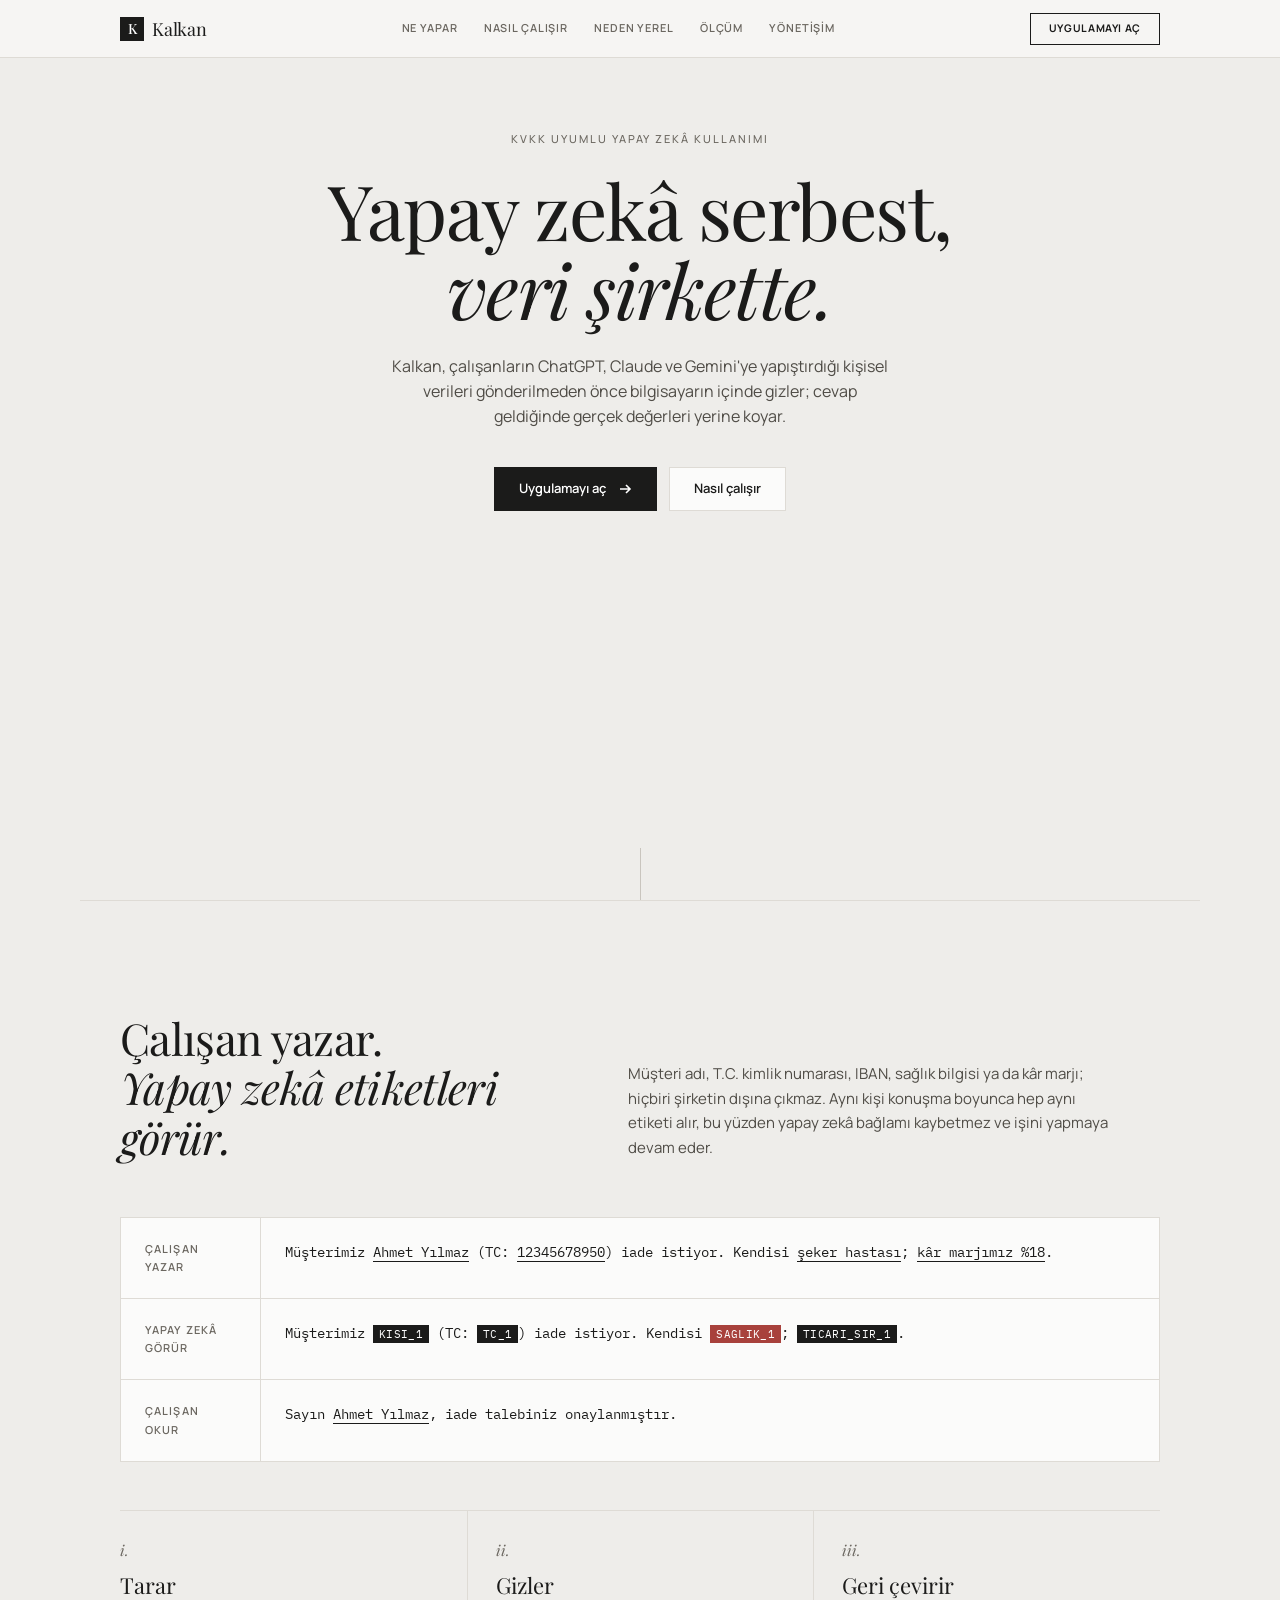
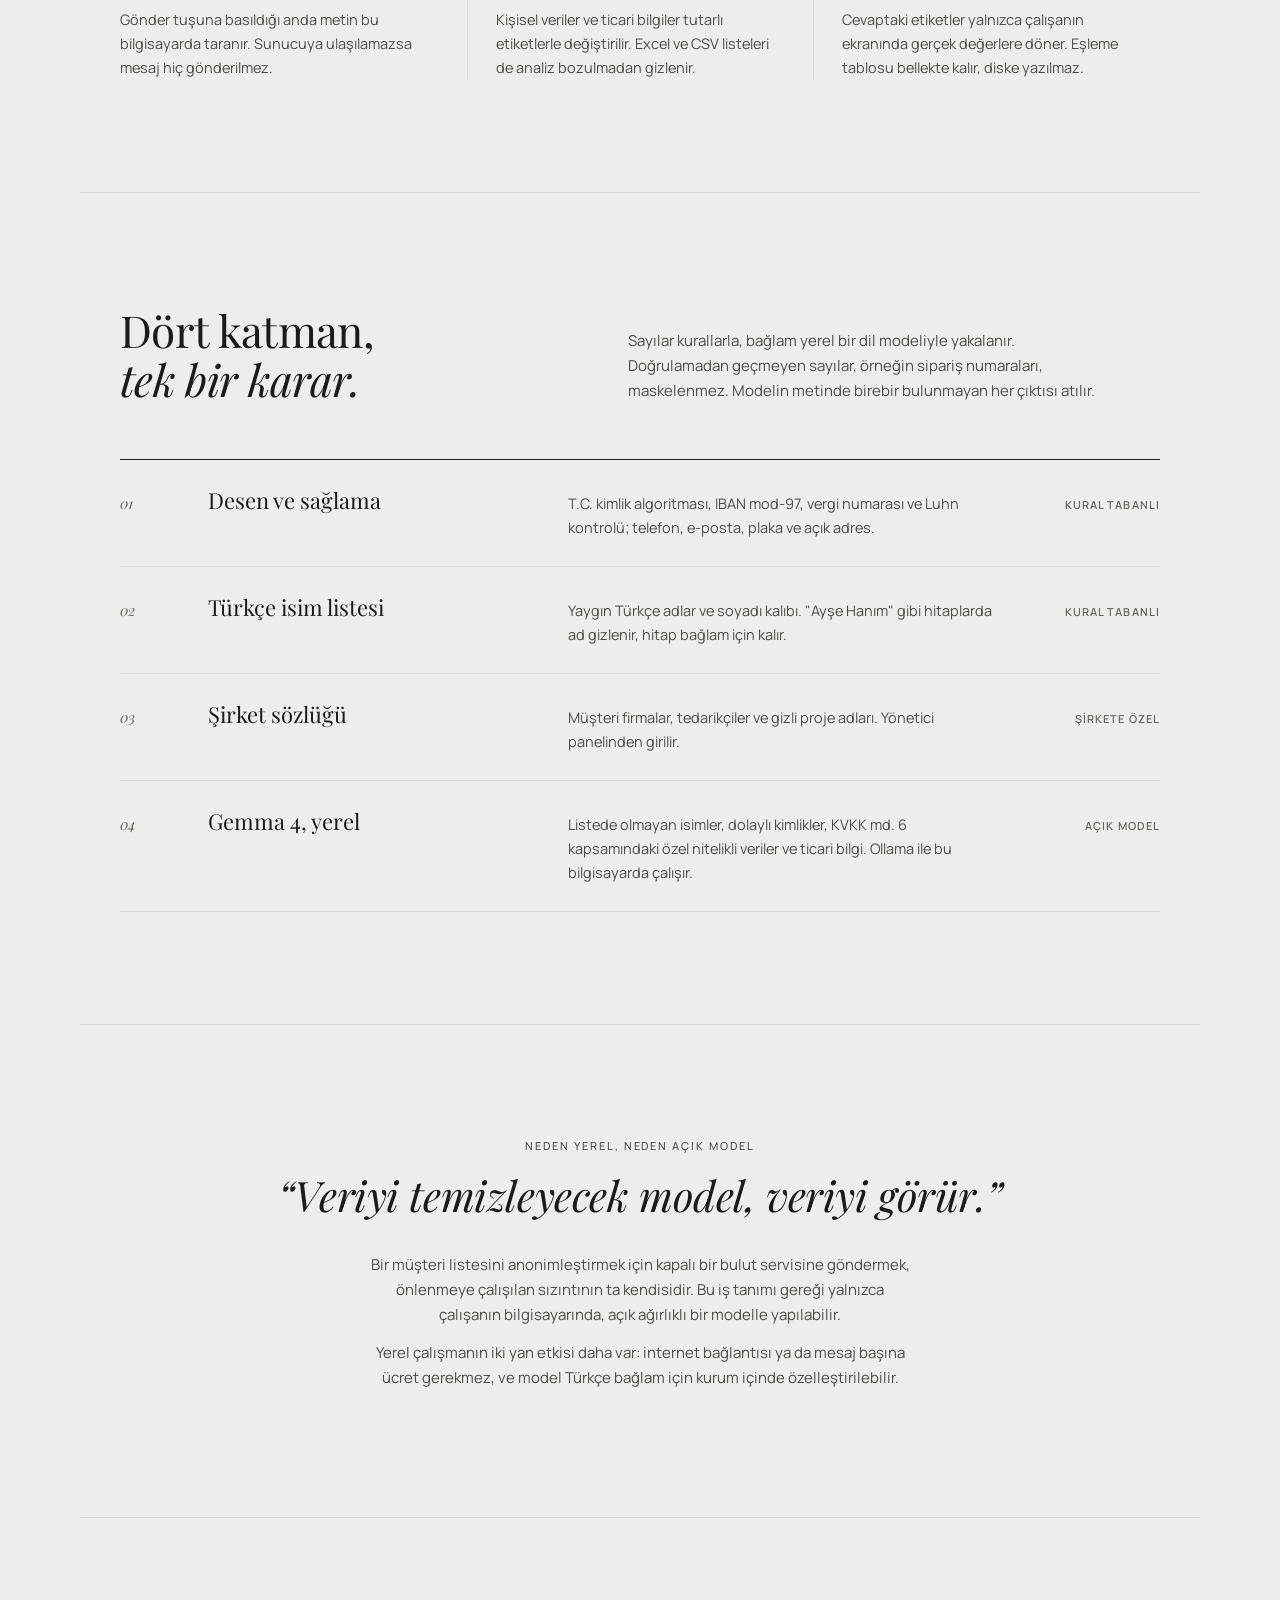
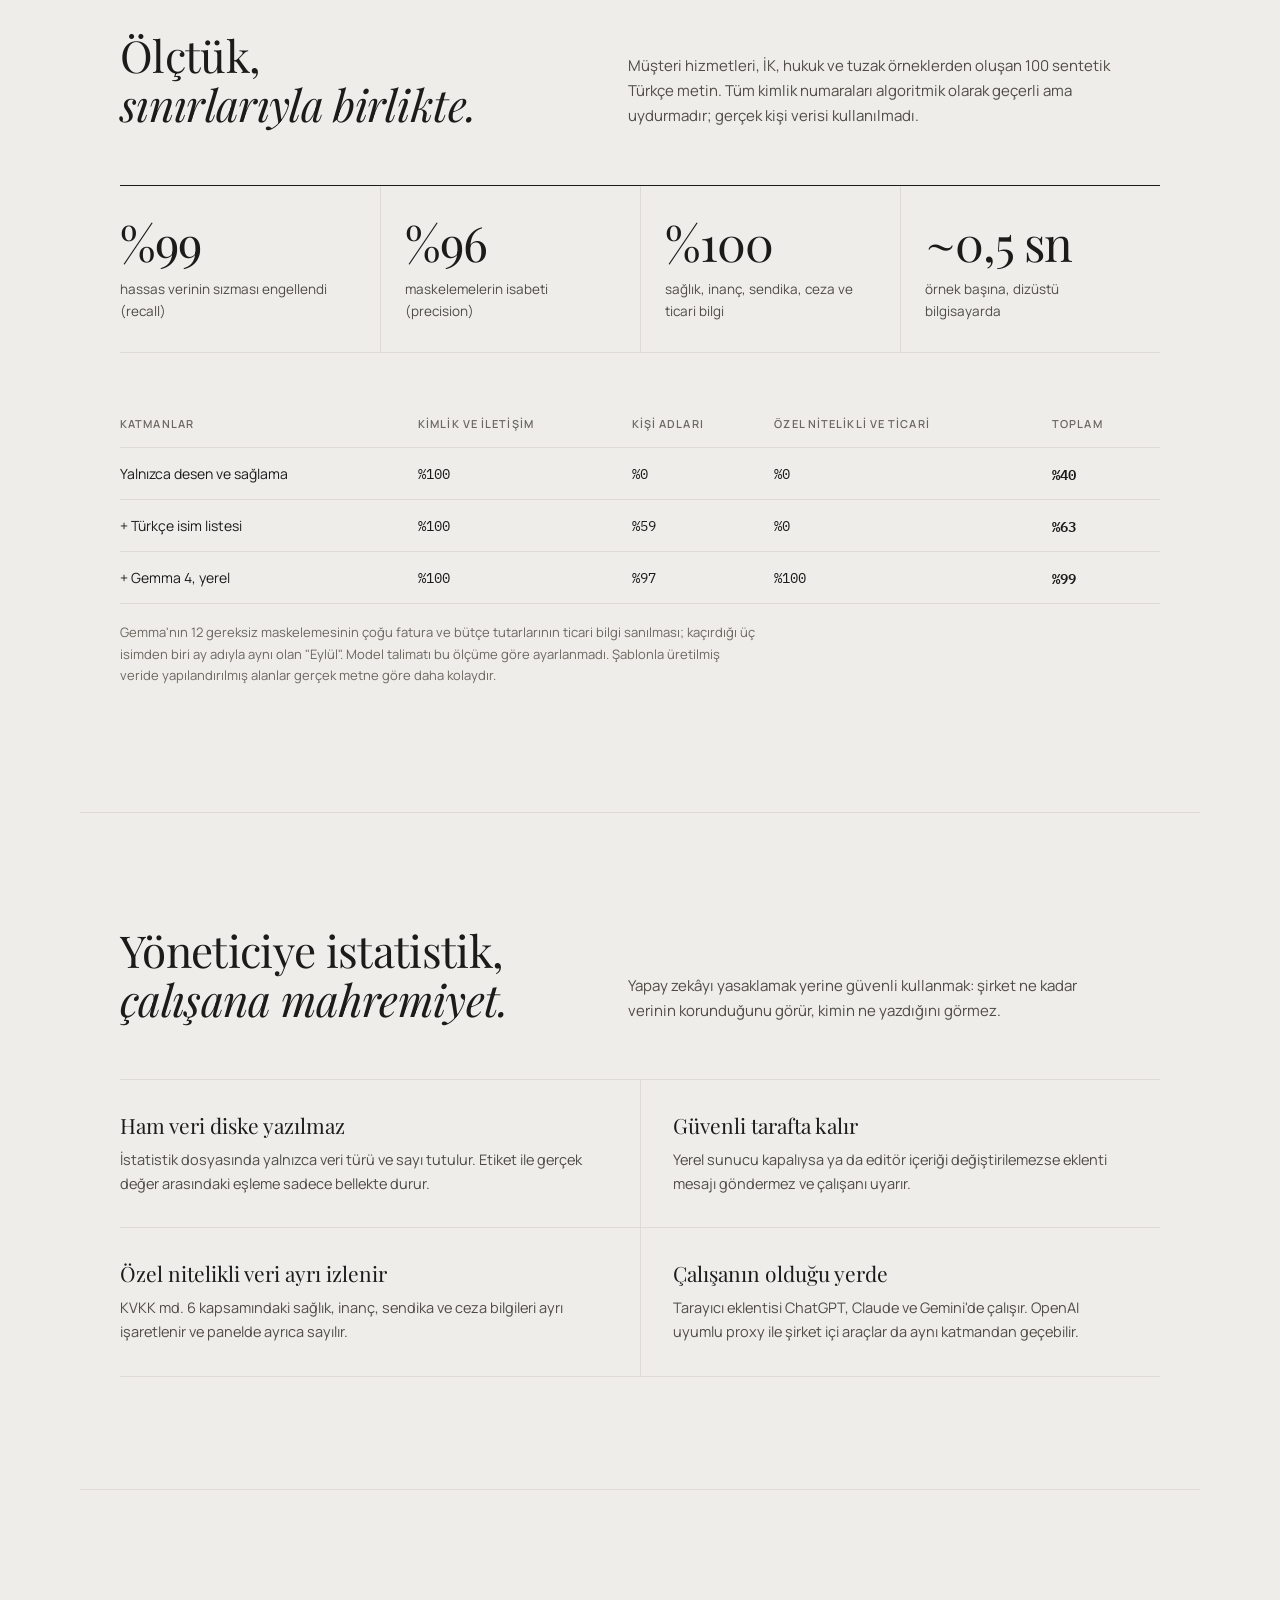
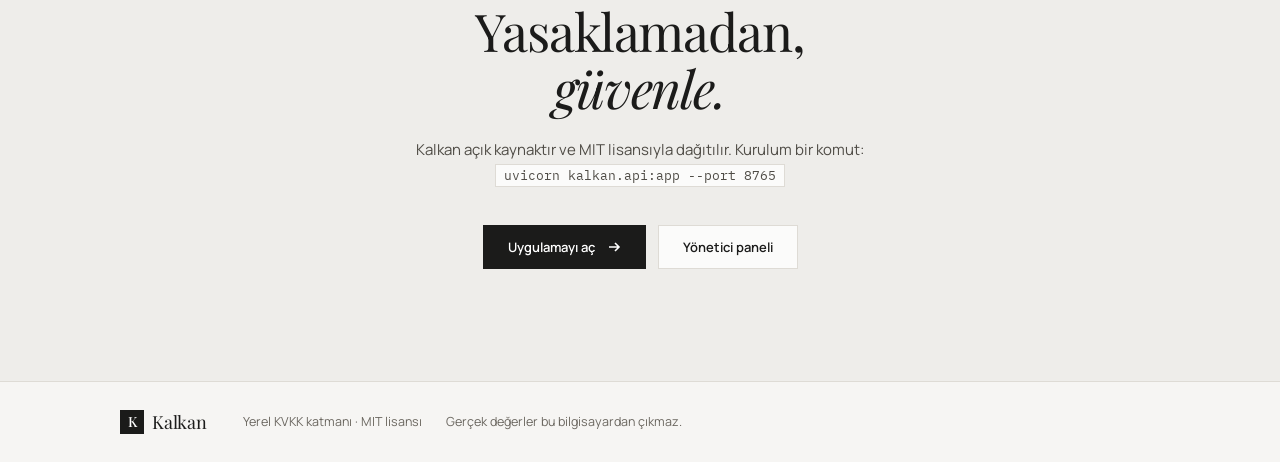
==== demo/landing.html @ 16f045b7 "Tanıtım sayfası ve editoryal tasarım dili - / : tanıtım sayfası (serif başlık, sıcak kırık beyaz, si" ====
<!doctype html>
<html lang="tr">
<head>
<meta charset="utf-8">
<meta name="viewport" content="width=device-width, initial-scale=1">
<title>Kalkan · Yapay zekâ serbest, veri şirkette</title>
<meta name="description" content="Kalkan, çalışanların yapay zekâ araçlarına yapıştırdığı kişisel verileri bilgisayardan çıkmadan gizleyen yerel bir KVKK katmanıdır.">
<link rel="preconnect" href="https://fonts.googleapis.com">
<link rel="preconnect" href="https://fonts.gstatic.com" crossorigin>
<link rel="stylesheet" href="https://fonts.googleapis.com/css2?family=Manrope:wght@400;500;600;700&family=Playfair+Display:ital,wght@0,400;0,500;1,400&family=IBM+Plex+Mono:wght@400;500&display=swap">
<style>
  :root {
    --bg: #eeedea; --bar: #f6f5f3; --surface: #fbfbfa; --line: #dedbd5; --line-2: #c9c5be;
    --ink: #1b1b1a; --ink-2: #4f4c46; --muted: #6b6760;
    --red: #a8413c;
    --serif: "Playfair Display", Georgia, "Times New Roman", serif;
    --sans: Manrope, "Segoe UI", system-ui, sans-serif;
    --mono: "IBM Plex Mono", ui-monospace, Consolas, monospace;
    color-scheme: light;
  }
  * { box-sizing: border-box; }
  [hidden] { display: none !important; }
  html { scroll-behavior: smooth; }
  html, body { margin: 0; }
  body { background: var(--bg); color: var(--ink); font: 15px/1.65 var(--sans); -webkit-font-smoothing: antialiased; }
  a { color: inherit; }
  :focus-visible { outline: 2px solid var(--ink); outline-offset: 3px; }
  @media (prefers-reduced-motion: reduce) { html { scroll-behavior: auto; } * { transition: none !important; } }

  /* ---------------------------------------------------------------- üst çubuk */
  .nav { position: sticky; top: 0; z-index: 10; height: 58px; background: var(--bar); border-bottom: 1px solid var(--line); }
  .nav .in { max-width: 1120px; height: 100%; margin: 0 auto; padding: 0 40px; display: flex; align-items: center; }
  .brand { display: flex; align-items: center; gap: 8px; text-decoration: none; }
  .brand .m { width: 24px; height: 24px; background: var(--ink); color: #fff; display: grid; place-items: center; font: 500 14px/1 var(--serif); }
  .brand b { font: 400 18px/1 var(--serif); letter-spacing: -0.01em; }
  .links { display: flex; gap: 26px; margin: 0 auto; }
  .links a { font-size: 11px; font-weight: 600; letter-spacing: .08em; text-transform: uppercase; color: var(--muted); text-decoration: none; transition: color 160ms ease; }
  .links a:hover { color: var(--ink); }
  .btn-o { display: inline-flex; align-items: center; height: 32px; padding: 0 18px; border: 1px solid var(--ink); font-size: 10.5px; font-weight: 700; letter-spacing: .06em; text-transform: uppercase; text-decoration: none; transition: background 160ms ease, color 160ms ease; }
  .btn-o:hover { background: var(--ink); color: #fff; }

  /* ---------------------------------------------------------------- hero */
  .hero { min-height: calc(100vh - 58px); display: flex; flex-direction: column; align-items: center; justify-content: center; text-align: center; padding: 72px 24px 0; position: relative; }
  .eyebrow { font-size: 11px; font-weight: 500; letter-spacing: .18em; text-transform: uppercase; color: var(--muted); margin: 0 0 22px; }
  .hero h1 { font: 400 clamp(44px, 7vw, 76px)/1.04 var(--serif); letter-spacing: -0.02em; margin: 0; }
  .hero h1 em { display: block; font-style: italic; }
  .hero p.lead { max-width: 500px; margin: 26px auto 0; font-size: 16px; line-height: 1.55; color: var(--ink-2); }
  .ctas { display: flex; gap: 12px; justify-content: center; margin-top: 38px; flex-wrap: wrap; }
  .btn { display: inline-flex; align-items: center; gap: 12px; height: 44px; padding: 0 24px; font-size: 13px; font-weight: 600; text-decoration: none; border: 1px solid var(--ink); transition: background 160ms ease, border-color 160ms ease; }
  .btn.dark { background: var(--ink); color: #fff; }
  .btn.dark:hover { background: #33322f; }
  .btn.light { background: var(--surface); border-color: var(--line); color: var(--ink); }
  .btn.light:hover { border-color: var(--ink); }
  .btn svg { width: 14px; height: 14px; stroke: currentColor; fill: none; stroke-width: 1.6; }
  .scrollcue { margin-top: auto; padding-top: 96px; }
  .scrollcue i { display: block; width: 1px; height: 52px; background: var(--line-2); }

  /* ---------------------------------------------------------------- bölümler */
  section.s { max-width: 1120px; margin: 0 auto; padding: 112px 40px; border-top: 1px solid var(--line); scroll-margin-top: 58px; }
  .s-head { display: grid; grid-template-columns: 1fr 1.2fr; gap: 64px; align-items: end; margin-bottom: 56px; }
  .s-head h2 { font: 400 clamp(32px, 4vw, 44px)/1.12 var(--serif); letter-spacing: -0.015em; margin: 0; }
  .s-head h2 em { font-style: italic; }
  .s-head p { margin: 0; color: var(--ink-2); max-width: 54ch; }

  /* Belge örneği */
  .doc { background: var(--surface); border: 1px solid var(--line); }
  .doc .row { display: grid; grid-template-columns: 140px 1fr; border-top: 1px solid var(--line); }
  .doc .row:first-child { border-top: 0; }
  .doc .k { padding: 22px 24px; font-size: 11px; font-weight: 600; letter-spacing: .1em; text-transform: uppercase; color: var(--muted); border-right: 1px solid var(--line); }
  .doc .v { padding: 20px 24px; font: 14px/2 var(--mono); }
  .rd { background: var(--ink); color: #fff; font-size: 11px; padding: 2px 6px; letter-spacing: .03em; white-space: nowrap; }
  .rd.m6 { background: var(--red); }
  .tg { border-bottom: 1px solid var(--ink); }

  .steps3 { display: grid; grid-template-columns: repeat(3, 1fr); margin-top: 48px; border-top: 1px solid var(--line); }
  .steps3 div { padding: 28px 28px 0 0; }
  .steps3 div + div { padding-left: 28px; border-left: 1px solid var(--line); }
  .steps3 .n { font: italic 400 15px var(--serif); color: var(--muted); }
  .steps3 h3 { font: 400 22px/1.3 var(--serif); margin: 8px 0 8px; }
  .steps3 p { margin: 0; color: var(--ink-2); font-size: 14.5px; }

  /* Katmanlar */
  .layers { border-top: 1px solid var(--ink); }
  .layer { display: grid; grid-template-columns: 64px minmax(0, 1.1fr) minmax(0, 1.4fr) 140px; gap: 24px; align-items: baseline; padding: 26px 0; border-bottom: 1px solid var(--line); }
  .layer .n { font: italic 400 15px var(--serif); color: var(--muted); }
  .layer h3 { font: 400 22px/1.3 var(--serif); margin: 0; }
  .layer p { margin: 0; color: var(--ink-2); font-size: 14.5px; }
  .layer .t { font-size: 11px; font-weight: 600; letter-spacing: .1em; text-transform: uppercase; color: var(--muted); text-align: right; }

  /* Alıntı */
  .quote { text-align: center; max-width: 820px; margin: 0 auto; }
  .quote blockquote { font: italic 400 clamp(28px, 3.6vw, 42px)/1.25 var(--serif); margin: 0 0 32px; letter-spacing: -0.01em; }
  .quote p { color: var(--ink-2); max-width: 60ch; margin: 0 auto 14px; }

  /* Ölçüm */
  .figs { display: grid; grid-template-columns: repeat(4, 1fr); border-top: 1px solid var(--ink); border-bottom: 1px solid var(--line); }
  .figs div { padding: 32px 24px 30px 0; }
  .figs div + div { padding-left: 24px; border-left: 1px solid var(--line); }
  .figs strong { display: block; font: 400 48px/1 var(--serif); letter-spacing: -0.02em; }
  .figs span { display: block; margin-top: 12px; font-size: 13.5px; color: var(--ink-2); }
  .fine { margin-top: 18px; font-size: 13px; color: var(--muted); max-width: 80ch; }
  table.cmp { width: 100%; border-collapse: collapse; margin-top: 48px; font-size: 14px; }
  table.cmp th, table.cmp td { text-align: left; padding: 14px 16px 14px 0; border-bottom: 1px solid var(--line); }
  table.cmp th { font-size: 11px; font-weight: 600; letter-spacing: .1em; text-transform: uppercase; color: var(--muted); }
  table.cmp td.num { font-family: var(--mono); font-size: 13.5px; }
  table.cmp tr td:last-child { font-weight: 600; }

  /* Yönetişim */
  .gov { display: grid; grid-template-columns: repeat(2, 1fr); gap: 0; border-top: 1px solid var(--line); }
  .gov div { padding: 32px 32px 32px 0; border-bottom: 1px solid var(--line); }
  .gov div:nth-child(even) { padding-left: 32px; border-left: 1px solid var(--line); }
  .gov h3 { font: 400 21px/1.3 var(--serif); margin: 0 0 8px; }
  .gov p { margin: 0; color: var(--ink-2); font-size: 14.5px; }

  /* Kapanış */
  .final { text-align: center; }
  .final h2 { font: 400 clamp(34px, 4.5vw, 52px)/1.1 var(--serif); margin: 0; letter-spacing: -0.02em; }
  .final h2 em { display: block; font-style: italic; }
  .final p { color: var(--ink-2); margin: 22px auto 0; max-width: 52ch; }
  .final code { font: 13px var(--mono); background: var(--surface); border: 1px solid var(--line); padding: 2px 8px; }

  footer { border-top: 1px solid var(--line); background: var(--bar); }
  footer .in { max-width: 1120px; margin: 0 auto; padding: 28px 40px; display: flex; gap: 24px; align-items: center; flex-wrap: wrap; font-size: 12.5px; color: var(--muted); }
  footer .in .brand { margin-right: 12px; color: var(--ink); }
  footer a { color: var(--ink-2); }

  @media (max-width: 900px) {
    .nav .in, footer .in { padding: 0 20px; }
    footer .in { padding: 24px 20px; }
    .links { display: none; }
    .btn-o { margin-left: auto; }
    section.s { padding: 80px 20px; }
    .s-head { grid-template-columns: 1fr; gap: 16px; margin-bottom: 36px; }
    .doc .row { grid-template-columns: 1fr; }
    .doc .k { border-right: 0; border-bottom: 1px solid var(--line); padding: 12px 16px; }
    .doc .v { padding: 14px 16px; font-size: 13px; }
    .steps3, .figs, .gov { grid-template-columns: 1fr; }
    .steps3 div, .steps3 div + div { padding: 24px 0; border-left: 0; border-bottom: 1px solid var(--line); }
    .figs div, .figs div + div { padding: 24px 0; border-left: 0; }
    .figs div + div { border-top: 1px solid var(--line); }
    .gov div, .gov div:nth-child(even) { padding: 24px 0; border-left: 0; }
    .layer { grid-template-columns: 40px 1fr; gap: 6px 16px; }
    .layer p, .layer .t { grid-column: 2; text-align: left; }
    table.cmp { font-size: 13px; }
    .tscroll { overflow-x: auto; }
  }
</style>
</head>
<body>

<header class="nav">
  <div class="in">
    <a class="brand" href="/" aria-label="Kalkan ana sayfa"><span class="m" aria-hidden="true">K</span><b>Kalkan</b></a>
    <nav class="links" aria-label="Sayfa bölümleri">
      <a href="#ne-yapar">Ne yapar</a>
      <a href="#nasil-calisir">Nasıl çalışır</a>
      <a href="#neden-yerel">Neden yerel</a>
      <a href="#olcum">Ölçüm</a>
      <a href="#yonetisim">Yönetişim</a>
    </nav>
    <a class="btn-o" href="/uygulama">Uygulamayı aç</a>
  </div>
</header>

<main>
  <section class="hero">
    <p class="eyebrow">KVKK uyumlu yapay zekâ kullanımı</p>
    <h1>Yapay zekâ serbest,<em>veri şirkette.</em></h1>
    <p class="lead">Kalkan, çalışanların ChatGPT, Claude ve Gemini'ye yapıştırdığı kişisel verileri gönderilmeden önce bilgisayarın içinde gizler; cevap geldiğinde gerçek değerleri yerine koyar.</p>
    <div class="ctas">
      <a class="btn dark" href="/uygulama">Uygulamayı aç <svg viewBox="0 0 14 14" aria-hidden="true"><path d="M2 7h10M8 3l4 4-4 4"/></svg></a>
      <a class="btn light" href="#nasil-calisir">Nasıl çalışır</a>
    </div>
    <div class="scrollcue" aria-hidden="true"><i></i></div>
  </section>

  <section class="s" id="ne-yapar">
    <div class="s-head">
      <h2>Çalışan yazar.<br><em>Yapay zekâ etiketleri görür.</em></h2>
      <p>Müşteri adı, T.C. kimlik numarası, IBAN, sağlık bilgisi ya da kâr marjı; hiçbiri şirketin dışına çıkmaz. Aynı kişi konuşma boyunca hep aynı etiketi alır, bu yüzden yapay zekâ bağlamı kaybetmez ve işini yapmaya devam eder.</p>
    </div>
    <div class="doc" role="figure" aria-label="Örnek: çalışanın yazdığı, yapay zekânın gördüğü ve çalışanın okuduğu metin">
      <div class="row"><div class="k">Çalışan yazar</div><div class="v">Müşterimiz <span class="tg">Ahmet Yılmaz</span> (TC: <span class="tg">12345678950</span>) iade istiyor. Kendisi <span class="tg">şeker hastası</span>; <span class="tg">kâr marjımız %18</span>.</div></div>
      <div class="row"><div class="k">Yapay zekâ görür</div><div class="v">Müşterimiz <span class="rd">KISI_1</span> (TC: <span class="rd">TC_1</span>) iade istiyor. Kendisi <span class="rd m6">SAGLIK_1</span>; <span class="rd">TICARI_SIR_1</span>.</div></div>
      <div class="row"><div class="k">Çalışan okur</div><div class="v">Sayın <span class="tg">Ahmet Yılmaz</span>, iade talebiniz onaylanmıştır.</div></div>
    </div>
    <div class="steps3">
      <div><span class="n">i.</span><h3>Tarar</h3><p>Gönder tuşuna basıldığı anda metin bu bilgisayarda taranır. Sunucuya ulaşılamazsa mesaj hiç gönderilmez.</p></div>
      <div><span class="n">ii.</span><h3>Gizler</h3><p>Kişisel veriler ve ticari bilgiler tutarlı etiketlerle değiştirilir. Excel ve CSV listeleri de analiz bozulmadan gizlenir.</p></div>
      <div><span class="n">iii.</span><h3>Geri çevirir</h3><p>Cevaptaki etiketler yalnızca çalışanın ekranında gerçek değerlere döner. Eşleme tablosu bellekte kalır, diske yazılmaz.</p></div>
    </div>
  </section>

  <section class="s" id="nasil-calisir">
    <div class="s-head">
      <h2>Dört katman,<br><em>tek bir karar.</em></h2>
      <p>Sayılar kurallarla, bağlam yerel bir dil modeliyle yakalanır. Doğrulamadan geçmeyen sayılar, örneğin sipariş numaraları, maskelenmez. Modelin metinde birebir bulunmayan her çıktısı atılır.</p>
    </div>
    <div class="layers">
      <div class="layer"><span class="n">01</span><h3>Desen ve sağlama</h3><p>T.C. kimlik algoritması, IBAN mod-97, vergi numarası ve Luhn kontrolü; telefon, e-posta, plaka ve açık adres.</p><span class="t">Kural tabanlı</span></div>
      <div class="layer"><span class="n">02</span><h3>Türkçe isim listesi</h3><p>Yaygın Türkçe adlar ve soyadı kalıbı. "Ayşe Hanım" gibi hitaplarda ad gizlenir, hitap bağlam için kalır.</p><span class="t">Kural tabanlı</span></div>
      <div class="layer"><span class="n">03</span><h3>Şirket sözlüğü</h3><p>Müşteri firmalar, tedarikçiler ve gizli proje adları. Yönetici panelinden girilir.</p><span class="t">Şirkete özel</span></div>
      <div class="layer"><span class="n">04</span><h3>Gemma 4, yerel</h3><p>Listede olmayan isimler, dolaylı kimlikler, KVKK md. 6 kapsamındaki özel nitelikli veriler ve ticari bilgi. Ollama ile bu bilgisayarda çalışır.</p><span class="t">Açık model</span></div>
    </div>
  </section>

  <section class="s" id="neden-yerel">
    <div class="quote">
      <p class="eyebrow">Neden yerel, neden açık model</p>
      <blockquote>“Veriyi temizleyecek model, veriyi görür.”</blockquote>
      <p>Bir müşteri listesini anonimleştirmek için kapalı bir bulut servisine göndermek, önlenmeye çalışılan sızıntının ta kendisidir. Bu iş tanımı gereği yalnızca çalışanın bilgisayarında, açık ağırlıklı bir modelle yapılabilir.</p>
      <p>Yerel çalışmanın iki yan etkisi daha var: internet bağlantısı ya da mesaj başına ücret gerekmez, ve model Türkçe bağlam için kurum içinde özelleştirilebilir.</p>
    </div>
  </section>

  <section class="s" id="olcum">
    <div class="s-head">
      <h2>Ölçtük,<br><em>sınırlarıyla birlikte.</em></h2>
      <p>Müşteri hizmetleri, İK, hukuk ve tuzak örneklerden oluşan 100 sentetik Türkçe metin. Tüm kimlik numaraları algoritmik olarak geçerli ama uydurmadır; gerçek kişi verisi kullanılmadı.</p>
    </div>
    <div class="figs">
      <div><strong>%99</strong><span>hassas verinin sızması engellendi (recall)</span></div>
      <div><strong>%96</strong><span>maskelemelerin isabeti (precision)</span></div>
      <div><strong>%100</strong><span>sağlık, inanç, sendika, ceza ve ticari bilgi</span></div>
      <div><strong>~0,5 sn</strong><span>örnek başına, dizüstü bilgisayarda</span></div>
    </div>
    <div class="tscroll">
      <table class="cmp">
        <thead><tr><th>Katmanlar</th><th>Kimlik ve iletişim</th><th>Kişi adları</th><th>Özel nitelikli ve ticari</th><th>Toplam</th></tr></thead>
        <tbody>
          <tr><td>Yalnızca desen ve sağlama</td><td class="num">%100</td><td class="num">%0</td><td class="num">%0</td><td class="num">%40</td></tr>
          <tr><td>+ Türkçe isim listesi</td><td class="num">%100</td><td class="num">%59</td><td class="num">%0</td><td class="num">%63</td></tr>
          <tr><td>+ Gemma 4, yerel</td><td class="num">%100</td><td class="num">%97</td><td class="num">%100</td><td class="num">%99</td></tr>
        </tbody>
      </table>
    </div>
    <p class="fine">Gemma'nın 12 gereksiz maskelemesinin çoğu fatura ve bütçe tutarlarının ticari bilgi sanılması; kaçırdığı üç isimden biri ay adıyla aynı olan "Eylül". Model talimatı bu ölçüme göre ayarlanmadı. Şablonla üretilmiş veride yapılandırılmış alanlar gerçek metne göre daha kolaydır.</p>
  </section>

  <section class="s" id="yonetisim">
    <div class="s-head">
      <h2>Yöneticiye istatistik,<br><em>çalışana mahremiyet.</em></h2>
      <p>Yapay zekâyı yasaklamak yerine güvenli kullanmak: şirket ne kadar verinin korunduğunu görür, kimin ne yazdığını görmez.</p>
    </div>
    <div class="gov">
      <div><h3>Ham veri diske yazılmaz</h3><p>İstatistik dosyasında yalnızca veri türü ve sayı tutulur. Etiket ile gerçek değer arasındaki eşleme sadece bellekte durur.</p></div>
      <div><h3>Güvenli tarafta kalır</h3><p>Yerel sunucu kapalıysa ya da editör içeriği değiştirilemezse eklenti mesajı göndermez ve çalışanı uyarır.</p></div>
      <div><h3>Özel nitelikli veri ayrı izlenir</h3><p>KVKK md. 6 kapsamındaki sağlık, inanç, sendika ve ceza bilgileri ayrı işaretlenir ve panelde ayrıca sayılır.</p></div>
      <div><h3>Çalışanın olduğu yerde</h3><p>Tarayıcı eklentisi ChatGPT, Claude ve Gemini'de çalışır. OpenAI uyumlu proxy ile şirket içi araçlar da aynı katmandan geçebilir.</p></div>
    </div>
  </section>

  <section class="s final">
    <h2>Yasaklamadan,<em>güvenle.</em></h2>
    <p>Kalkan açık kaynaktır ve MIT lisansıyla dağıtılır. Kurulum bir komut: <code>uvicorn kalkan.api:app --port 8765</code></p>
    <div class="ctas">
      <a class="btn dark" href="/uygulama">Uygulamayı aç <svg viewBox="0 0 14 14" aria-hidden="true"><path d="M2 7h10M8 3l4 4-4 4"/></svg></a>
      <a class="btn light" href="/panel">Yönetici paneli</a>
    </div>
  </section>
</main>

<footer>
  <div class="in">
    <a class="brand" href="/"><span class="m" aria-hidden="true">K</span><b>Kalkan</b></a>
    <span>Yerel KVKK katmanı · MIT lisansı</span>
    <span>Gerçek değerler bu bilgisayardan çıkmaz.</span>
  </div>
</footer>
</body>
</html>
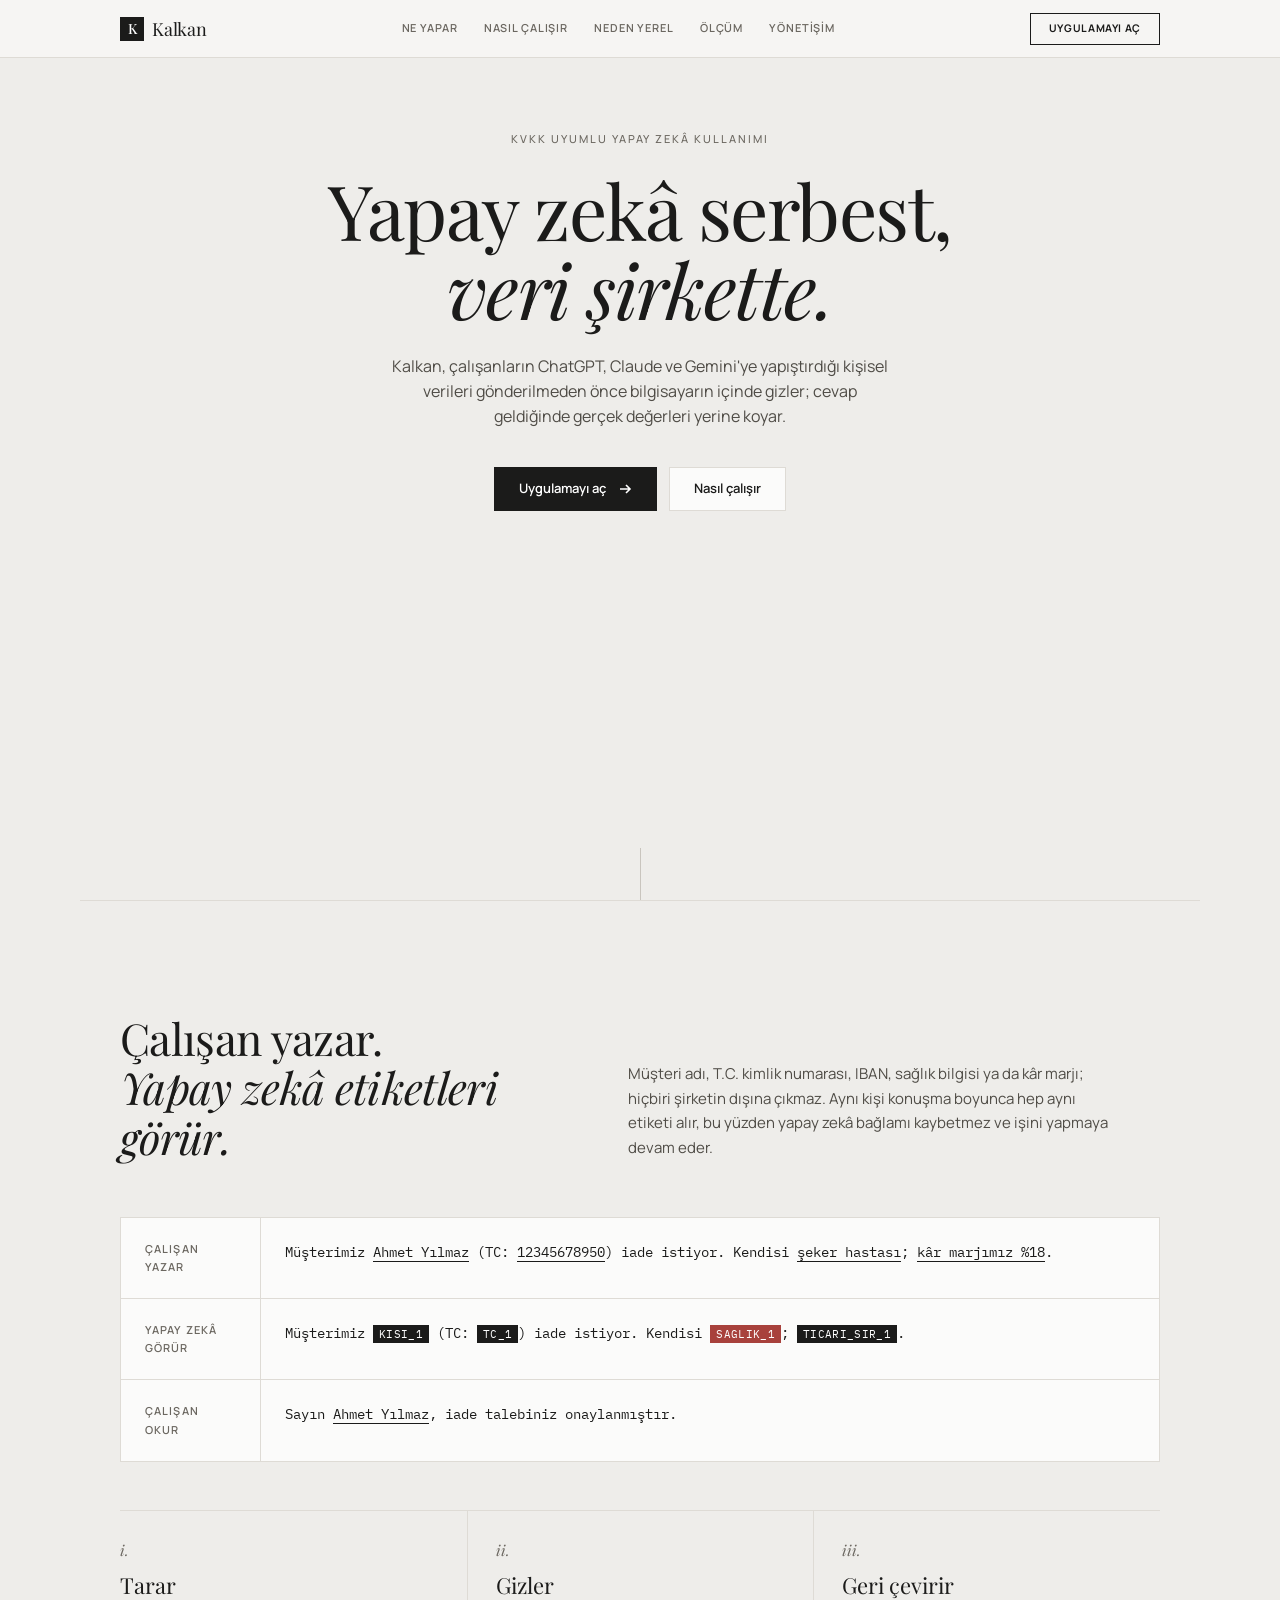
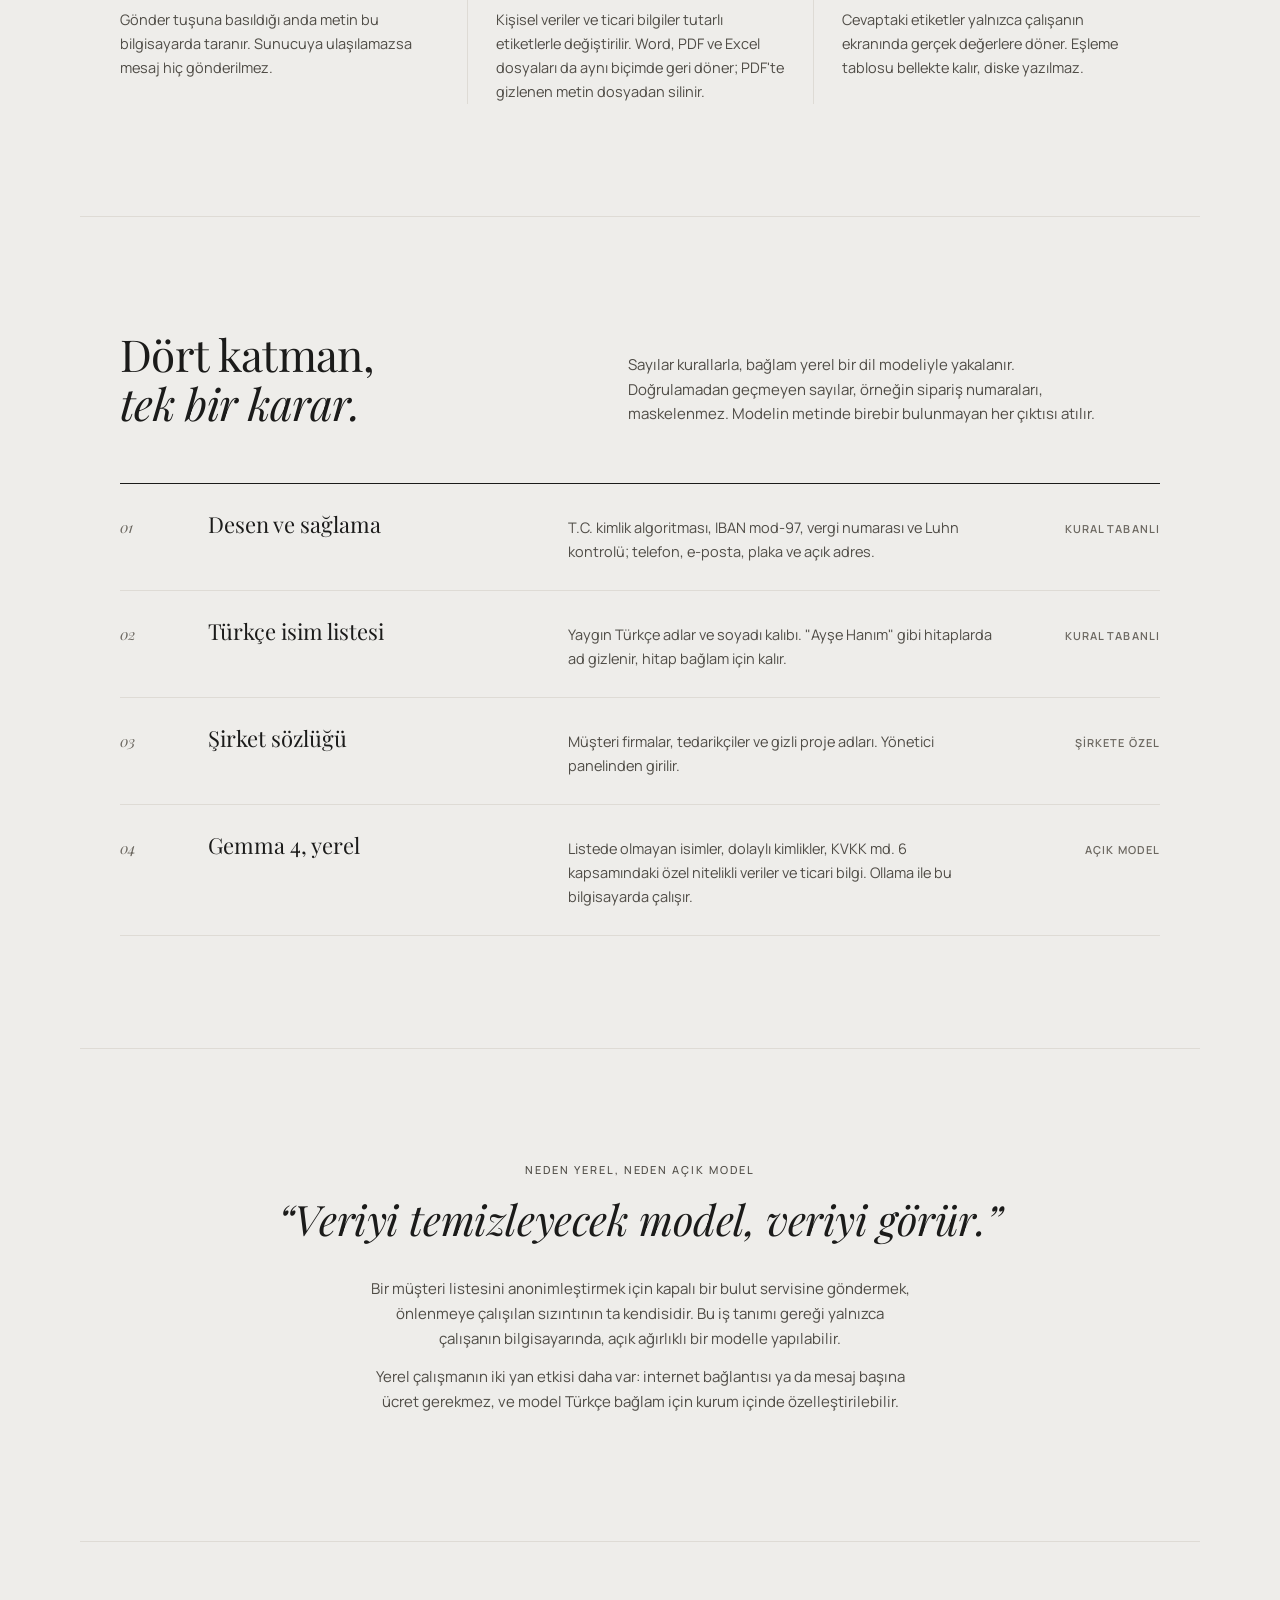
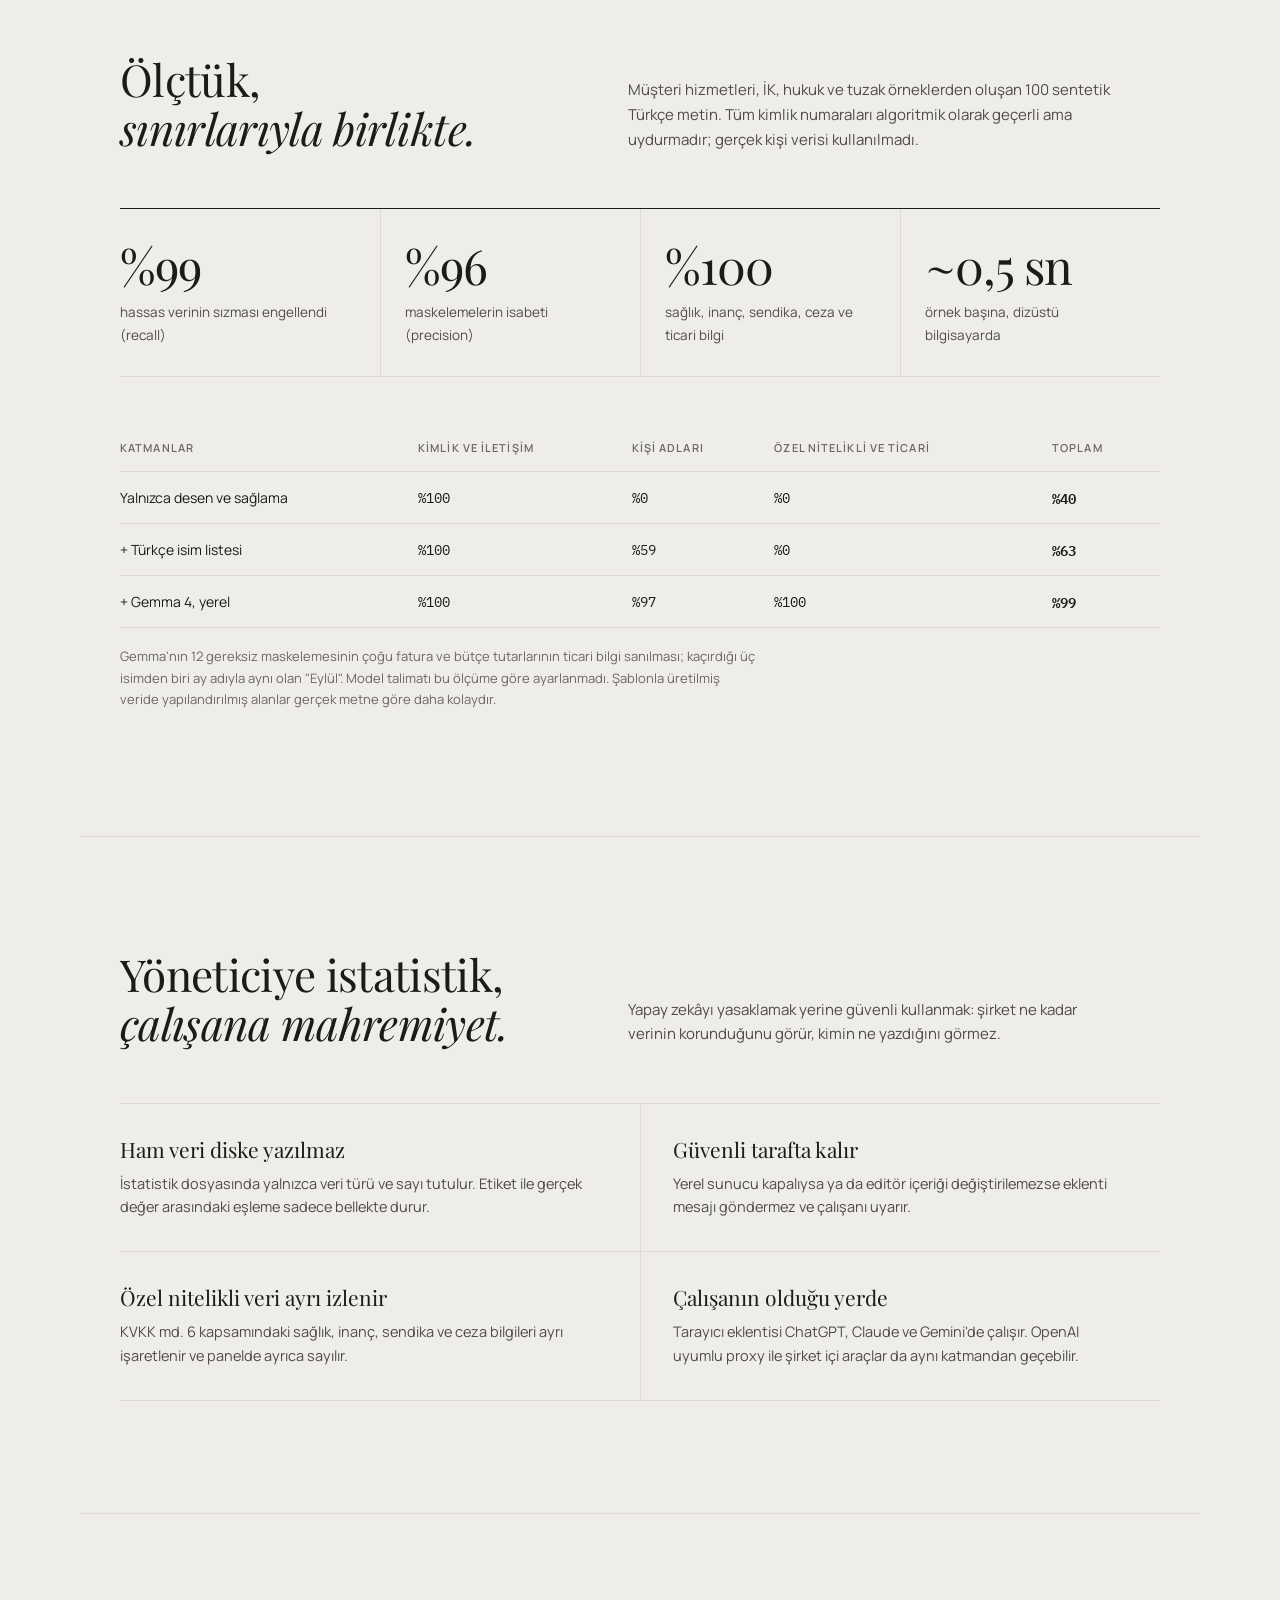
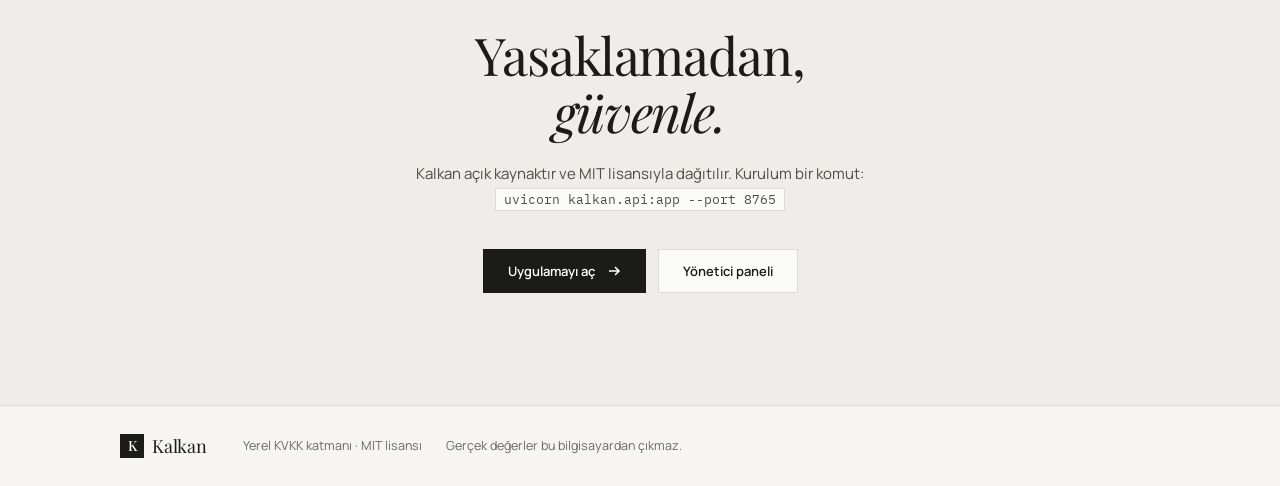
==== commit 46a24abf: "Word (.docx) ve PDF desteği - Word: tüm metin düğümleri (gövde, tablo, üst/alt bilgi, dipnot, yorum," ====
--- a/demo/landing.html
+++ b/demo/landing.html
@@ -186,7 +186,7 @@
     </div>
     <div class="steps3">
       <div><span class="n">i.</span><h3>Tarar</h3><p>Gönder tuşuna basıldığı anda metin bu bilgisayarda taranır. Sunucuya ulaşılamazsa mesaj hiç gönderilmez.</p></div>
-      <div><span class="n">ii.</span><h3>Gizler</h3><p>Kişisel veriler ve ticari bilgiler tutarlı etiketlerle değiştirilir. Excel ve CSV listeleri de analiz bozulmadan gizlenir.</p></div>
+      <div><span class="n">ii.</span><h3>Gizler</h3><p>Kişisel veriler ve ticari bilgiler tutarlı etiketlerle değiştirilir. Word, PDF ve Excel dosyaları da aynı biçimde geri döner; PDF'te gizlenen metin dosyadan silinir.</p></div>
       <div><span class="n">iii.</span><h3>Geri çevirir</h3><p>Cevaptaki etiketler yalnızca çalışanın ekranında gerçek değerlere döner. Eşleme tablosu bellekte kalır, diske yazılmaz.</p></div>
     </div>
   </section>
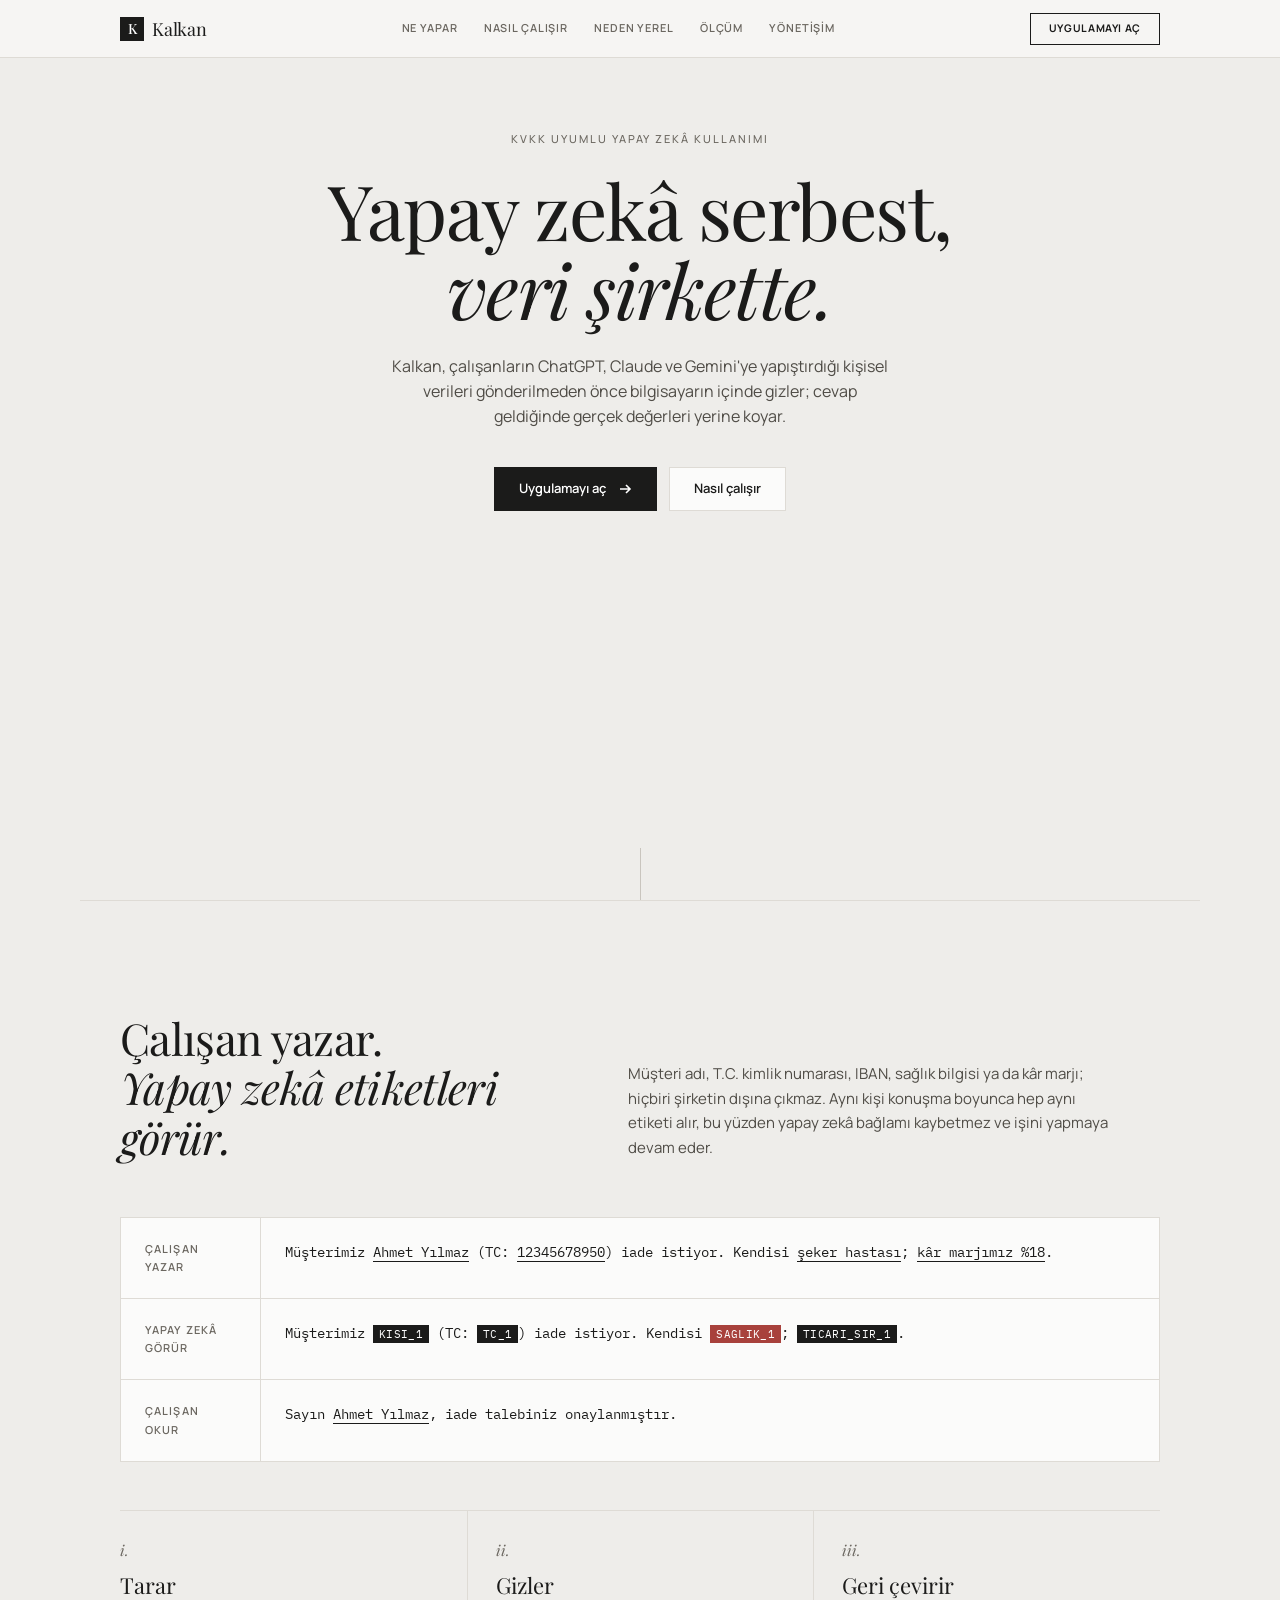
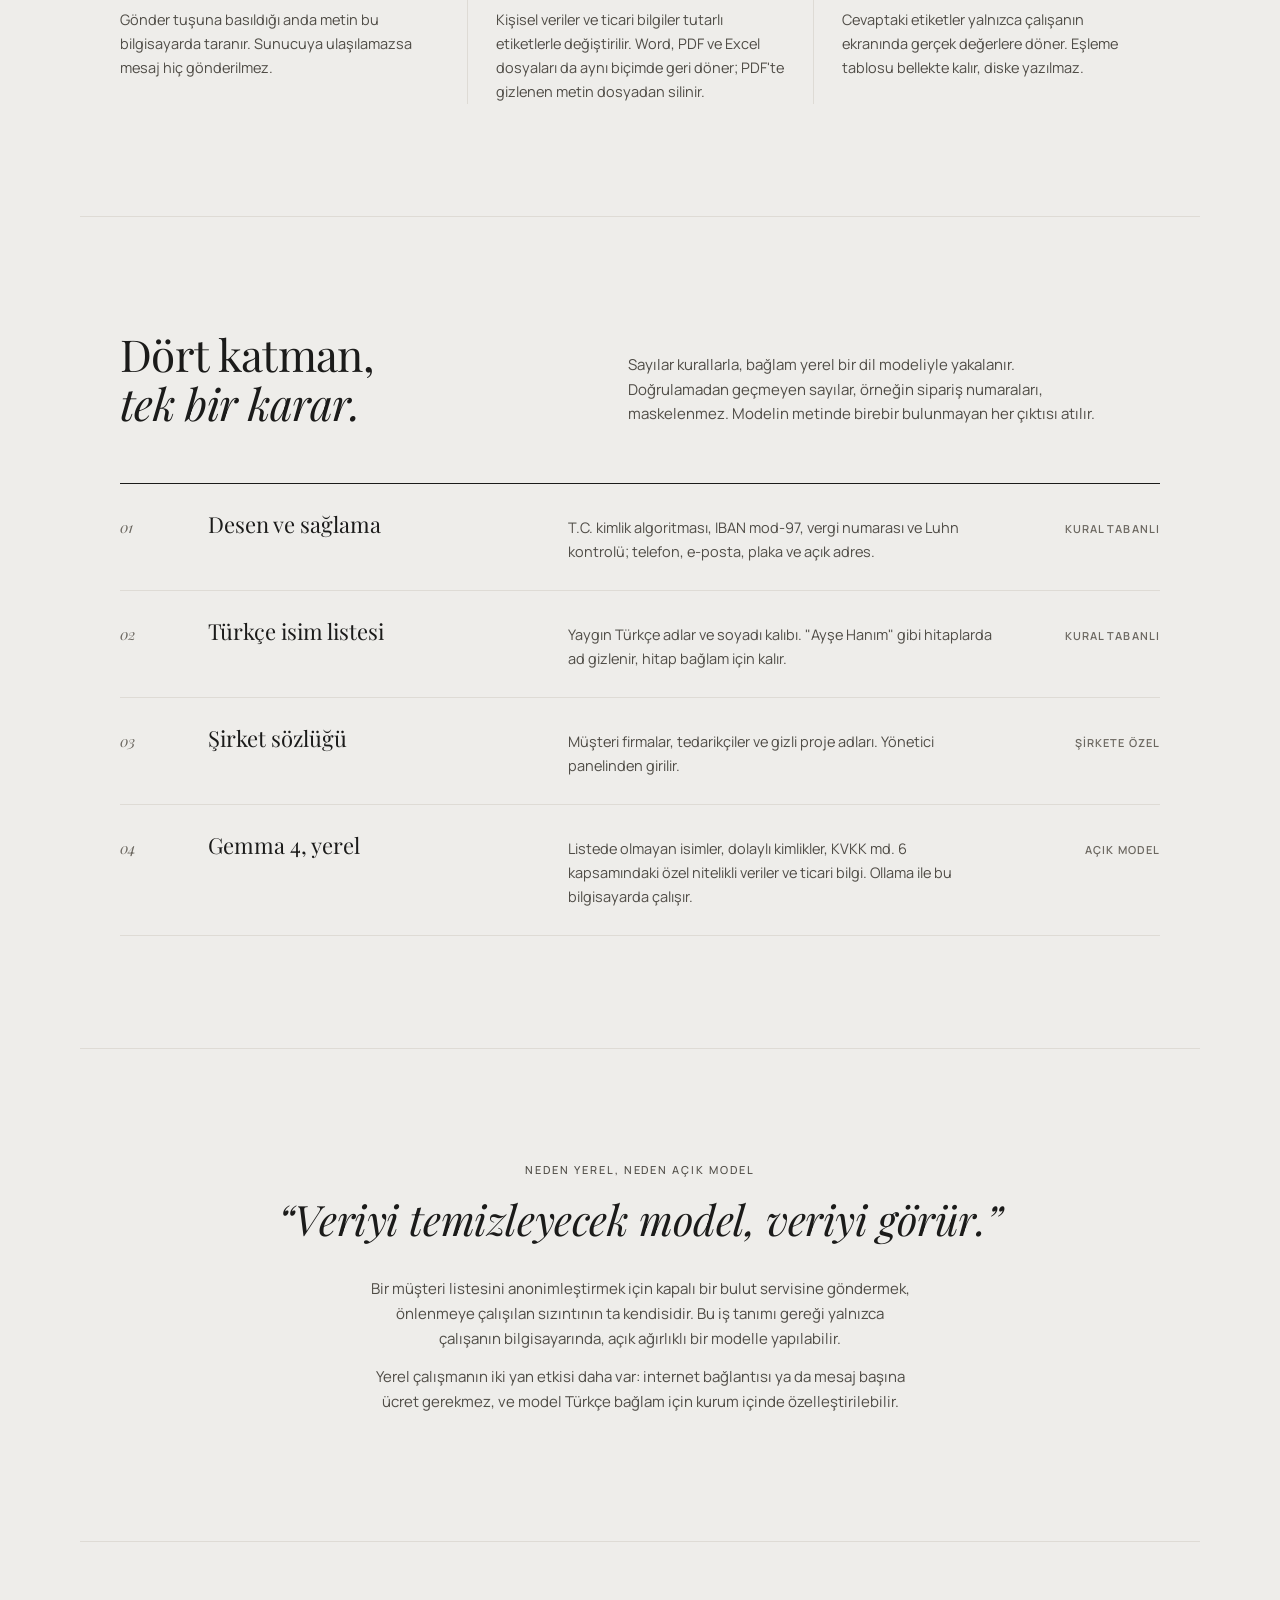
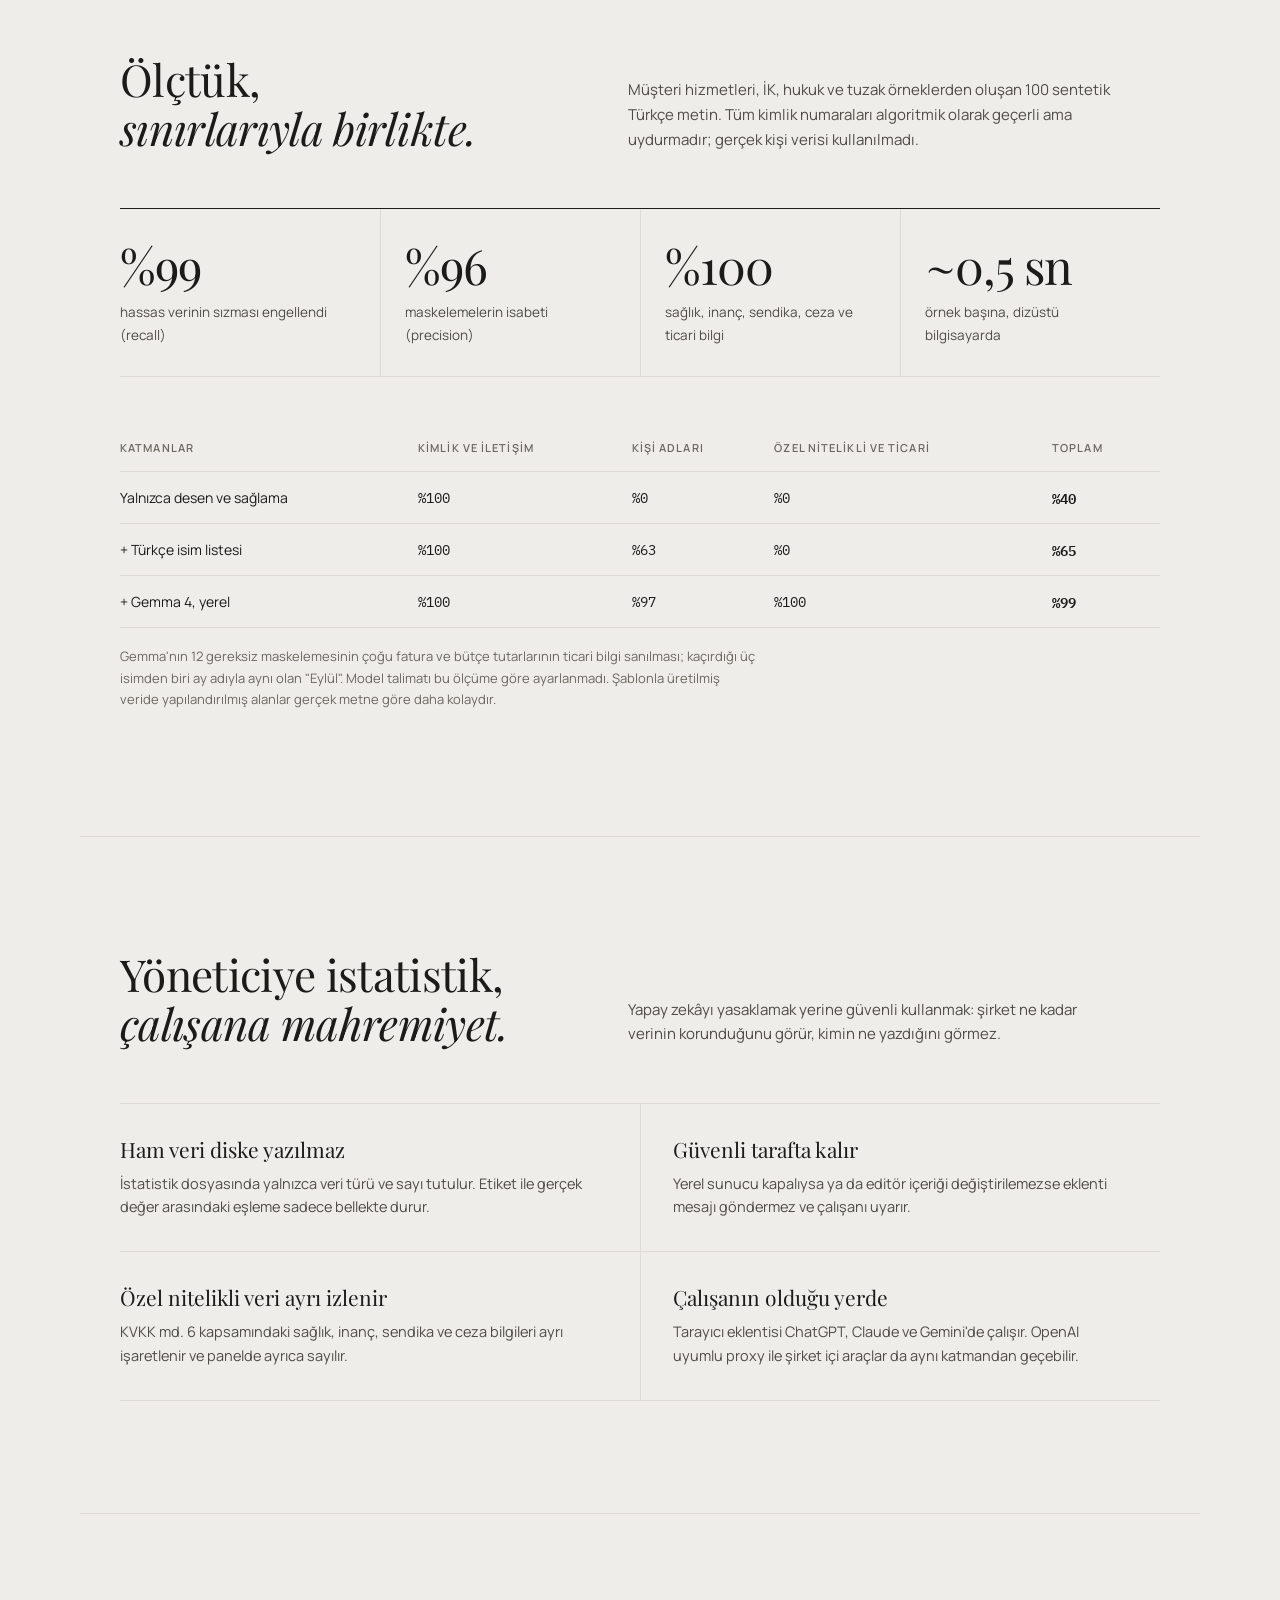
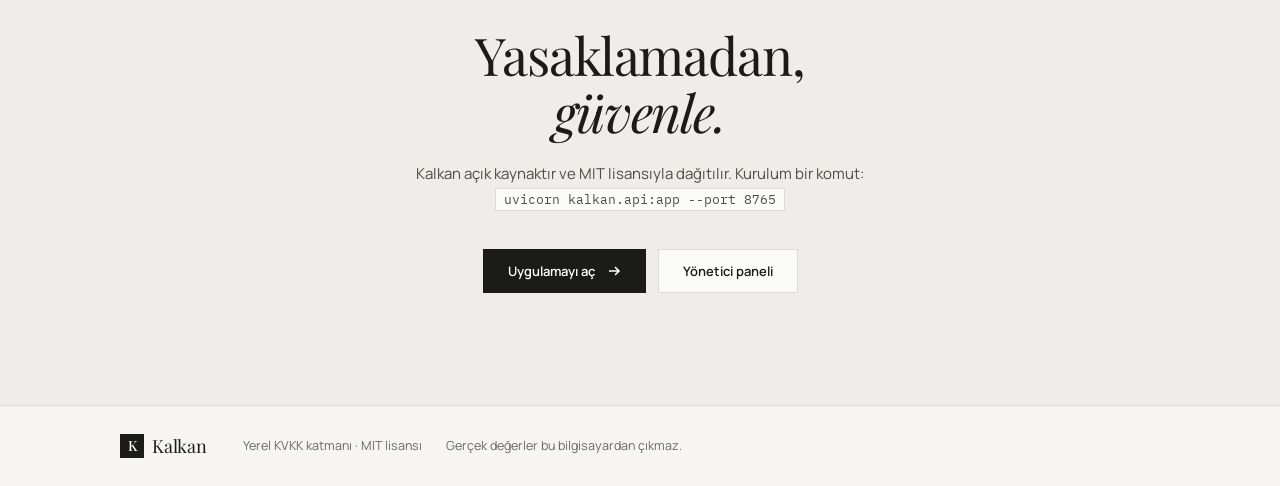
==== commit 6327fae8: "Resmî belgeler: form alanı katmanı, doğum tarihi/yeri, isim düzeltmeleri - Katman 1d: "Etiket : Değe" ====
--- a/demo/landing.html
+++ b/demo/landing.html
@@ -229,7 +229,7 @@
         <thead><tr><th>Katmanlar</th><th>Kimlik ve iletişim</th><th>Kişi adları</th><th>Özel nitelikli ve ticari</th><th>Toplam</th></tr></thead>
         <tbody>
           <tr><td>Yalnızca desen ve sağlama</td><td class="num">%100</td><td class="num">%0</td><td class="num">%0</td><td class="num">%40</td></tr>
-          <tr><td>+ Türkçe isim listesi</td><td class="num">%100</td><td class="num">%59</td><td class="num">%0</td><td class="num">%63</td></tr>
+          <tr><td>+ Türkçe isim listesi</td><td class="num">%100</td><td class="num">%63</td><td class="num">%0</td><td class="num">%65</td></tr>
           <tr><td>+ Gemma 4, yerel</td><td class="num">%100</td><td class="num">%97</td><td class="num">%100</td><td class="num">%99</td></tr>
         </tbody>
       </table>
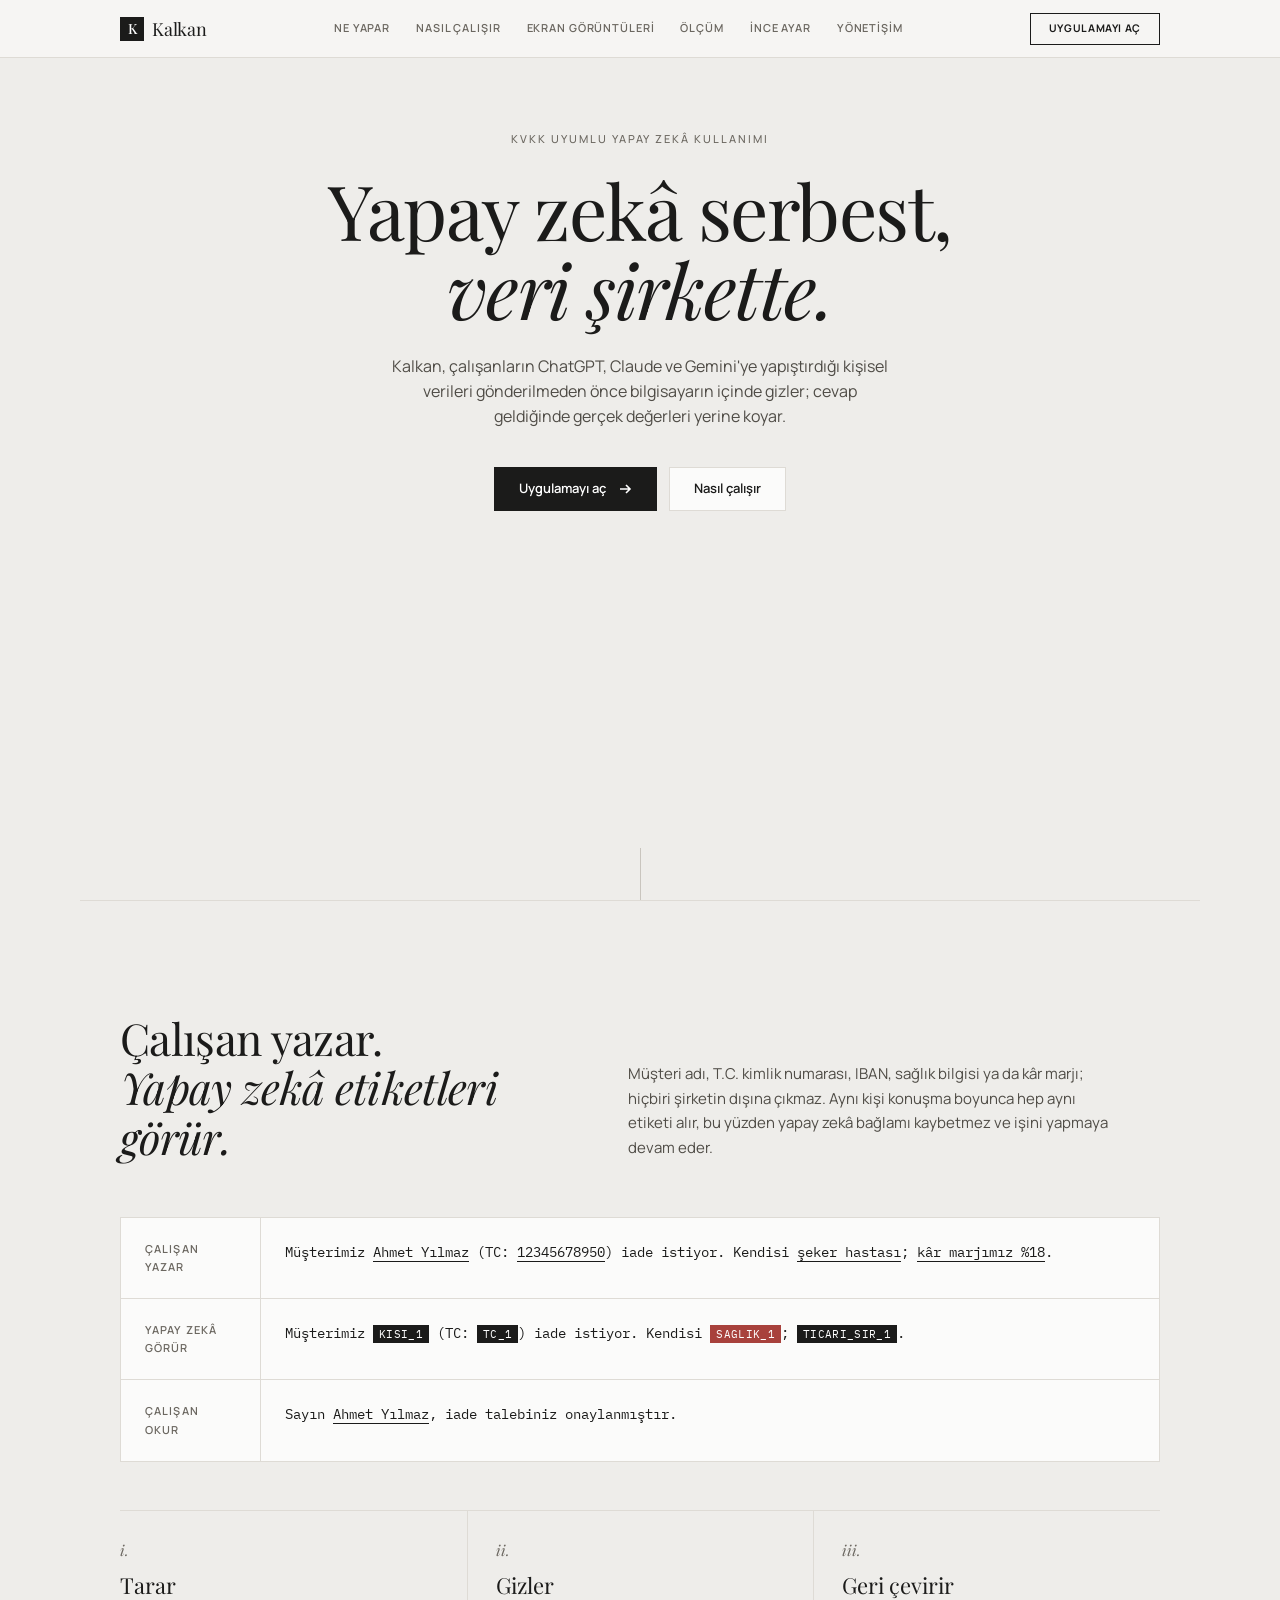
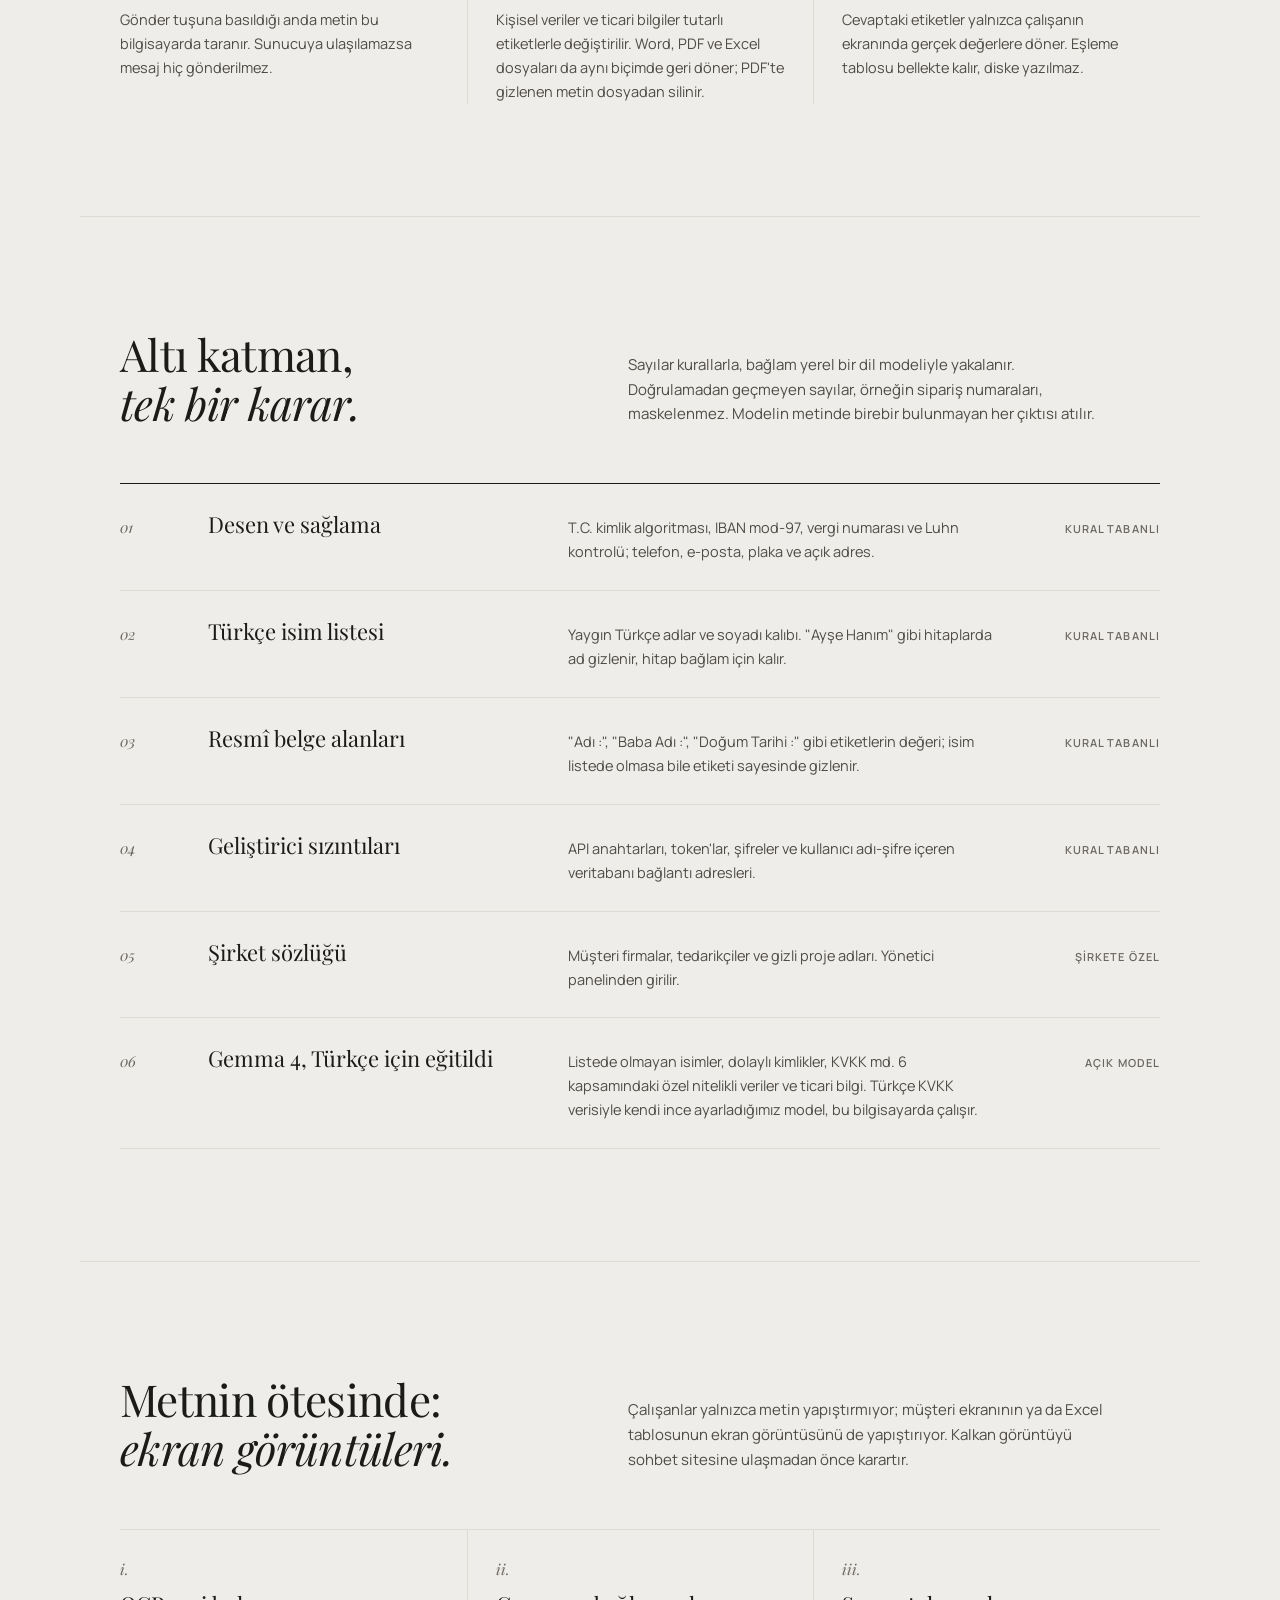
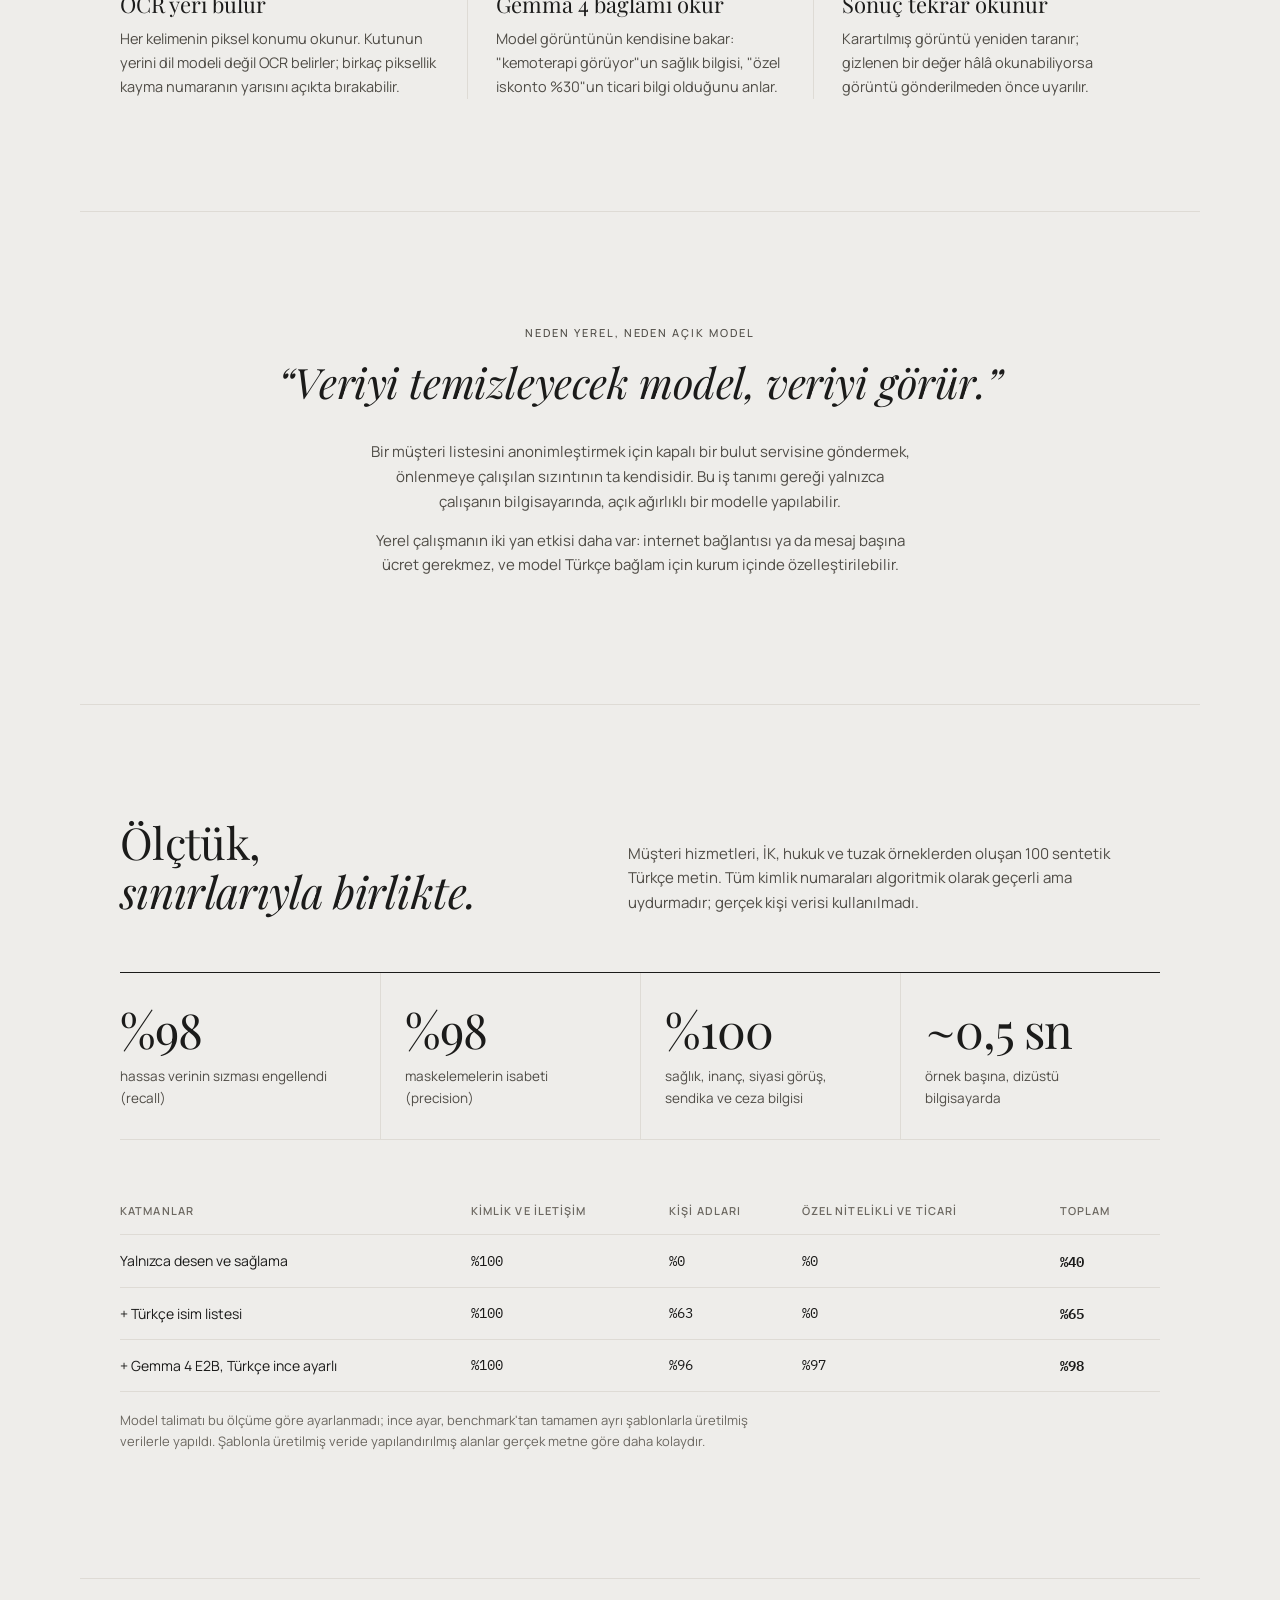
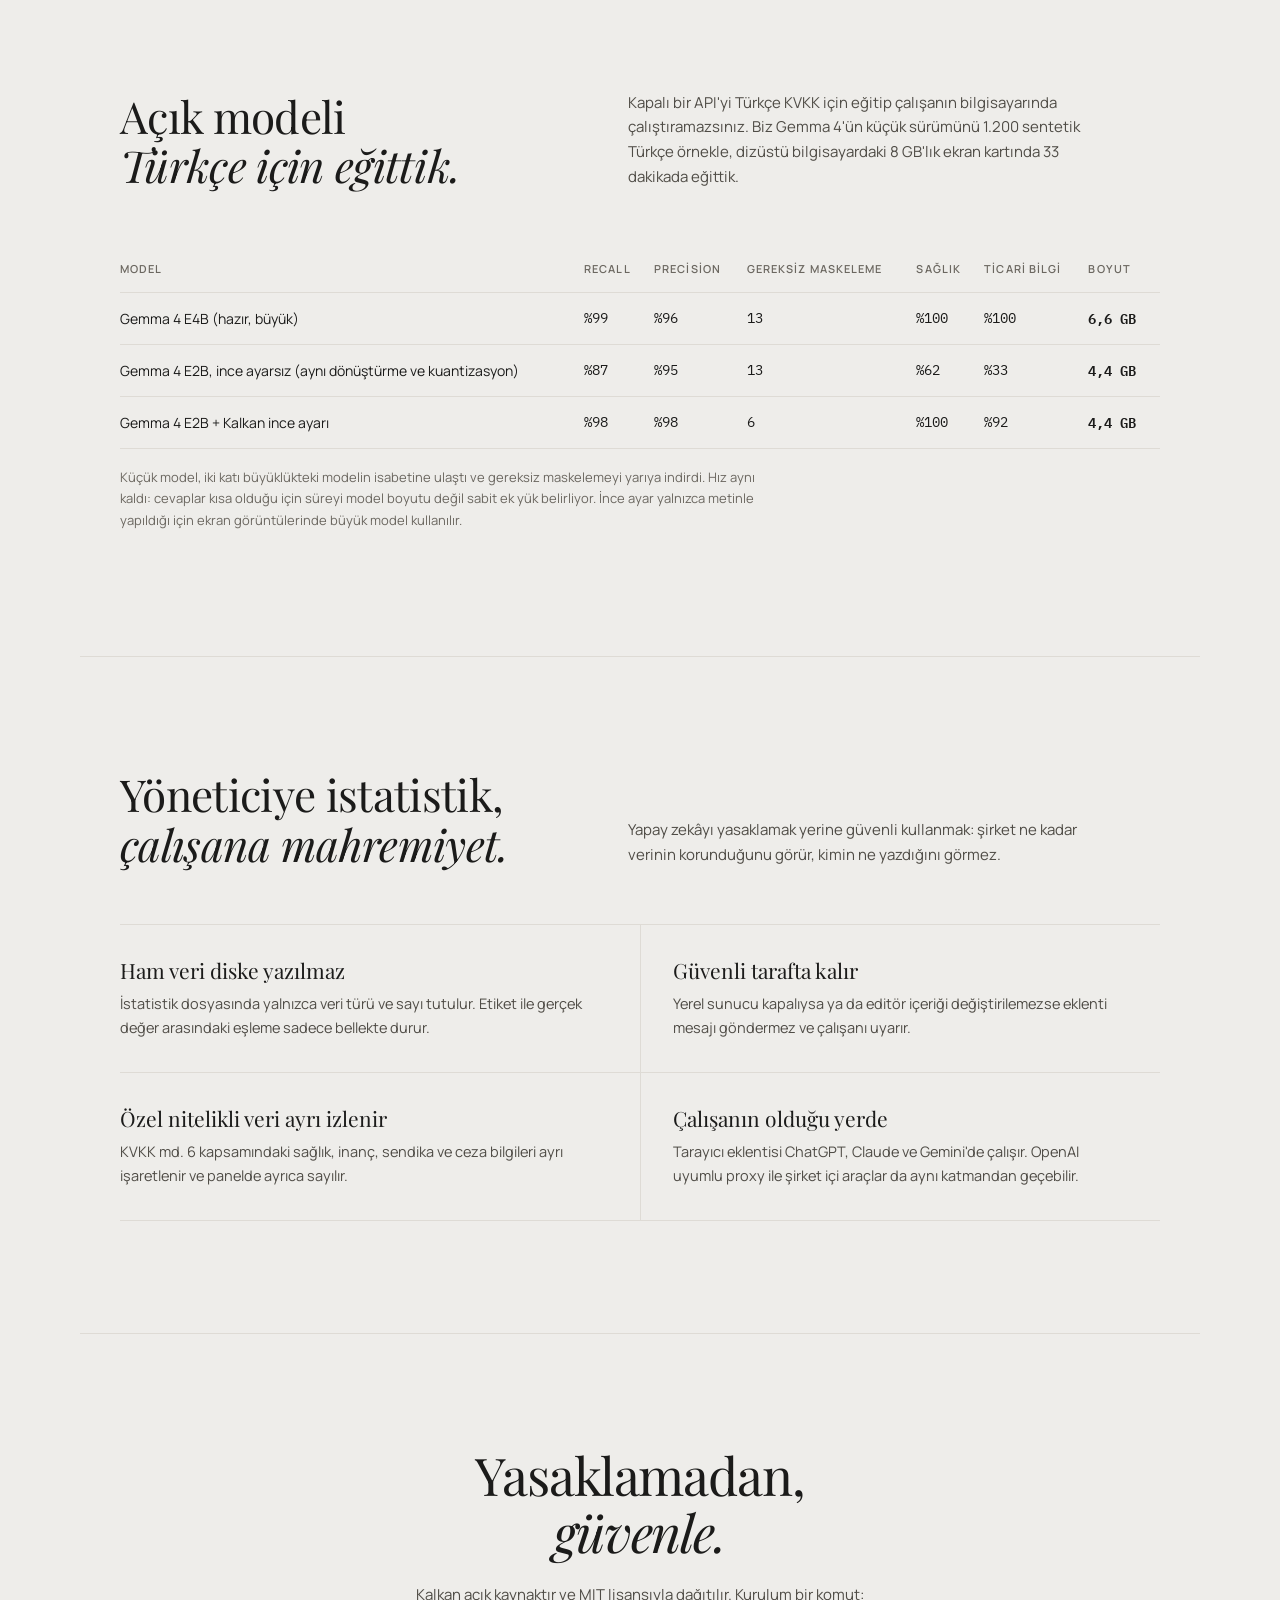
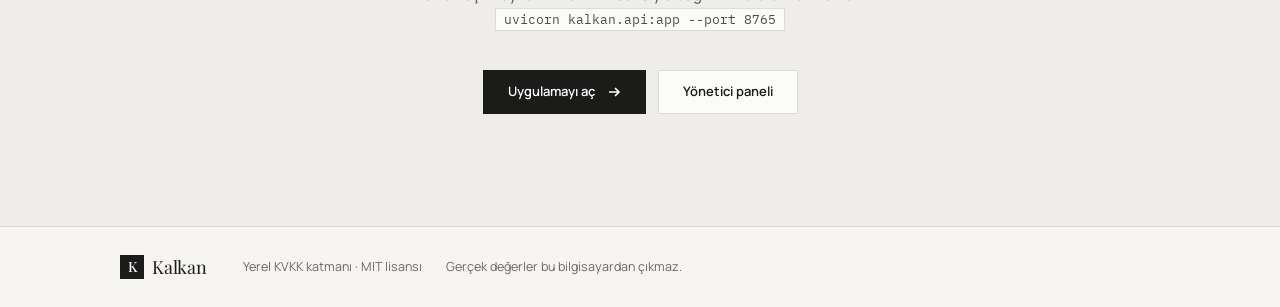
==== commit b9914d90: "Ekran görüntüsü karartma, geliştirici sızıntıları, Türkçe Gemma 4 ince ayarı - Ekran görüntüsü: Tess" ====
--- a/demo/landing.html
+++ b/demo/landing.html
@@ -154,8 +154,9 @@
     <nav class="links" aria-label="Sayfa bölümleri">
       <a href="#ne-yapar">Ne yapar</a>
       <a href="#nasil-calisir">Nasıl çalışır</a>
-      <a href="#neden-yerel">Neden yerel</a>
+      <a href="#ekran">Ekran görüntüleri</a>
       <a href="#olcum">Ölçüm</a>
+      <a href="#ince-ayar">İnce ayar</a>
       <a href="#yonetisim">Yönetişim</a>
     </nav>
     <a class="btn-o" href="/uygulama">Uygulamayı aç</a>
@@ -193,14 +194,28 @@
 
   <section class="s" id="nasil-calisir">
     <div class="s-head">
-      <h2>Dört katman,<br><em>tek bir karar.</em></h2>
+      <h2>Altı katman,<br><em>tek bir karar.</em></h2>
       <p>Sayılar kurallarla, bağlam yerel bir dil modeliyle yakalanır. Doğrulamadan geçmeyen sayılar, örneğin sipariş numaraları, maskelenmez. Modelin metinde birebir bulunmayan her çıktısı atılır.</p>
     </div>
     <div class="layers">
       <div class="layer"><span class="n">01</span><h3>Desen ve sağlama</h3><p>T.C. kimlik algoritması, IBAN mod-97, vergi numarası ve Luhn kontrolü; telefon, e-posta, plaka ve açık adres.</p><span class="t">Kural tabanlı</span></div>
       <div class="layer"><span class="n">02</span><h3>Türkçe isim listesi</h3><p>Yaygın Türkçe adlar ve soyadı kalıbı. "Ayşe Hanım" gibi hitaplarda ad gizlenir, hitap bağlam için kalır.</p><span class="t">Kural tabanlı</span></div>
-      <div class="layer"><span class="n">03</span><h3>Şirket sözlüğü</h3><p>Müşteri firmalar, tedarikçiler ve gizli proje adları. Yönetici panelinden girilir.</p><span class="t">Şirkete özel</span></div>
-      <div class="layer"><span class="n">04</span><h3>Gemma 4, yerel</h3><p>Listede olmayan isimler, dolaylı kimlikler, KVKK md. 6 kapsamındaki özel nitelikli veriler ve ticari bilgi. Ollama ile bu bilgisayarda çalışır.</p><span class="t">Açık model</span></div>
+      <div class="layer"><span class="n">03</span><h3>Resmî belge alanları</h3><p>"Adı :", "Baba Adı :", "Doğum Tarihi :" gibi etiketlerin değeri; isim listede olmasa bile etiketi sayesinde gizlenir.</p><span class="t">Kural tabanlı</span></div>
+      <div class="layer"><span class="n">04</span><h3>Geliştirici sızıntıları</h3><p>API anahtarları, token'lar, şifreler ve kullanıcı adı-şifre içeren veritabanı bağlantı adresleri.</p><span class="t">Kural tabanlı</span></div>
+      <div class="layer"><span class="n">05</span><h3>Şirket sözlüğü</h3><p>Müşteri firmalar, tedarikçiler ve gizli proje adları. Yönetici panelinden girilir.</p><span class="t">Şirkete özel</span></div>
+      <div class="layer"><span class="n">06</span><h3>Gemma 4, Türkçe için eğitildi</h3><p>Listede olmayan isimler, dolaylı kimlikler, KVKK md. 6 kapsamındaki özel nitelikli veriler ve ticari bilgi. Türkçe KVKK verisiyle kendi ince ayarladığımız model, bu bilgisayarda çalışır.</p><span class="t">Açık model</span></div>
+    </div>
+  </section>
+
+  <section class="s" id="ekran">
+    <div class="s-head">
+      <h2>Metnin ötesinde:<br><em>ekran görüntüleri.</em></h2>
+      <p>Çalışanlar yalnızca metin yapıştırmıyor; müşteri ekranının ya da Excel tablosunun ekran görüntüsünü de yapıştırıyor. Kalkan görüntüyü sohbet sitesine ulaşmadan önce karartır.</p>
+    </div>
+    <div class="steps3">
+      <div><span class="n">i.</span><h3>OCR yeri bulur</h3><p>Her kelimenin piksel konumu okunur. Kutunun yerini dil modeli değil OCR belirler; birkaç piksellik kayma numaranın yarısını açıkta bırakabilir.</p></div>
+      <div><span class="n">ii.</span><h3>Gemma 4 bağlamı okur</h3><p>Model görüntünün kendisine bakar: "kemoterapi görüyor"un sağlık bilgisi, "özel iskonto %30"un ticari bilgi olduğunu anlar.</p></div>
+      <div><span class="n">iii.</span><h3>Sonuç tekrar okunur</h3><p>Karartılmış görüntü yeniden taranır; gizlenen bir değer hâlâ okunabiliyorsa görüntü gönderilmeden önce uyarılır.</p></div>
     </div>
   </section>
 
@@ -219,9 +234,9 @@
       <p>Müşteri hizmetleri, İK, hukuk ve tuzak örneklerden oluşan 100 sentetik Türkçe metin. Tüm kimlik numaraları algoritmik olarak geçerli ama uydurmadır; gerçek kişi verisi kullanılmadı.</p>
     </div>
     <div class="figs">
-      <div><strong>%99</strong><span>hassas verinin sızması engellendi (recall)</span></div>
-      <div><strong>%96</strong><span>maskelemelerin isabeti (precision)</span></div>
-      <div><strong>%100</strong><span>sağlık, inanç, sendika, ceza ve ticari bilgi</span></div>
+      <div><strong>%98</strong><span>hassas verinin sızması engellendi (recall)</span></div>
+      <div><strong>%98</strong><span>maskelemelerin isabeti (precision)</span></div>
+      <div><strong>%100</strong><span>sağlık, inanç, siyasi görüş, sendika ve ceza bilgisi</span></div>
       <div><strong>~0,5 sn</strong><span>örnek başına, dizüstü bilgisayarda</span></div>
     </div>
     <div class="tscroll">
@@ -230,11 +245,29 @@
         <tbody>
           <tr><td>Yalnızca desen ve sağlama</td><td class="num">%100</td><td class="num">%0</td><td class="num">%0</td><td class="num">%40</td></tr>
           <tr><td>+ Türkçe isim listesi</td><td class="num">%100</td><td class="num">%63</td><td class="num">%0</td><td class="num">%65</td></tr>
-          <tr><td>+ Gemma 4, yerel</td><td class="num">%100</td><td class="num">%97</td><td class="num">%100</td><td class="num">%99</td></tr>
+          <tr><td>+ Gemma 4 E2B, Türkçe ince ayarlı</td><td class="num">%100</td><td class="num">%96</td><td class="num">%97</td><td class="num">%98</td></tr>
         </tbody>
       </table>
     </div>
-    <p class="fine">Gemma'nın 12 gereksiz maskelemesinin çoğu fatura ve bütçe tutarlarının ticari bilgi sanılması; kaçırdığı üç isimden biri ay adıyla aynı olan "Eylül". Model talimatı bu ölçüme göre ayarlanmadı. Şablonla üretilmiş veride yapılandırılmış alanlar gerçek metne göre daha kolaydır.</p>
+    <p class="fine">Model talimatı bu ölçüme göre ayarlanmadı; ince ayar, benchmark'tan tamamen ayrı şablonlarla üretilmiş verilerle yapıldı. Şablonla üretilmiş veride yapılandırılmış alanlar gerçek metne göre daha kolaydır.</p>
+  </section>
+
+  <section class="s" id="ince-ayar">
+    <div class="s-head">
+      <h2>Açık modeli<br><em>Türkçe için eğittik.</em></h2>
+      <p>Kapalı bir API'yi Türkçe KVKK için eğitip çalışanın bilgisayarında çalıştıramazsınız. Biz Gemma 4'ün küçük sürümünü 1.200 sentetik Türkçe örnekle, dizüstü bilgisayardaki 8 GB'lık ekran kartında 33 dakikada eğittik.</p>
+    </div>
+    <div class="tscroll">
+      <table class="cmp">
+        <thead><tr><th>Model</th><th>Recall</th><th>Precision</th><th>Gereksiz maskeleme</th><th>Sağlık</th><th>Ticari bilgi</th><th>Boyut</th></tr></thead>
+        <tbody>
+          <tr><td>Gemma 4 E4B (hazır, büyük)</td><td class="num">%99</td><td class="num">%96</td><td class="num">13</td><td class="num">%100</td><td class="num">%100</td><td class="num">6,6 GB</td></tr>
+          <tr><td>Gemma 4 E2B, ince ayarsız (aynı dönüştürme ve kuantizasyon)</td><td class="num">%87</td><td class="num">%95</td><td class="num">13</td><td class="num">%62</td><td class="num">%33</td><td class="num">4,4 GB</td></tr>
+          <tr><td>Gemma 4 E2B + Kalkan ince ayarı</td><td class="num">%98</td><td class="num">%98</td><td class="num">6</td><td class="num">%100</td><td class="num">%92</td><td class="num">4,4 GB</td></tr>
+        </tbody>
+      </table>
+    </div>
+    <p class="fine">Küçük model, iki katı büyüklükteki modelin isabetine ulaştı ve gereksiz maskelemeyi yarıya indirdi. Hız aynı kaldı: cevaplar kısa olduğu için süreyi model boyutu değil sabit ek yük belirliyor. İnce ayar yalnızca metinle yapıldığı için ekran görüntülerinde büyük model kullanılır.</p>
   </section>
 
   <section class="s" id="yonetisim">
